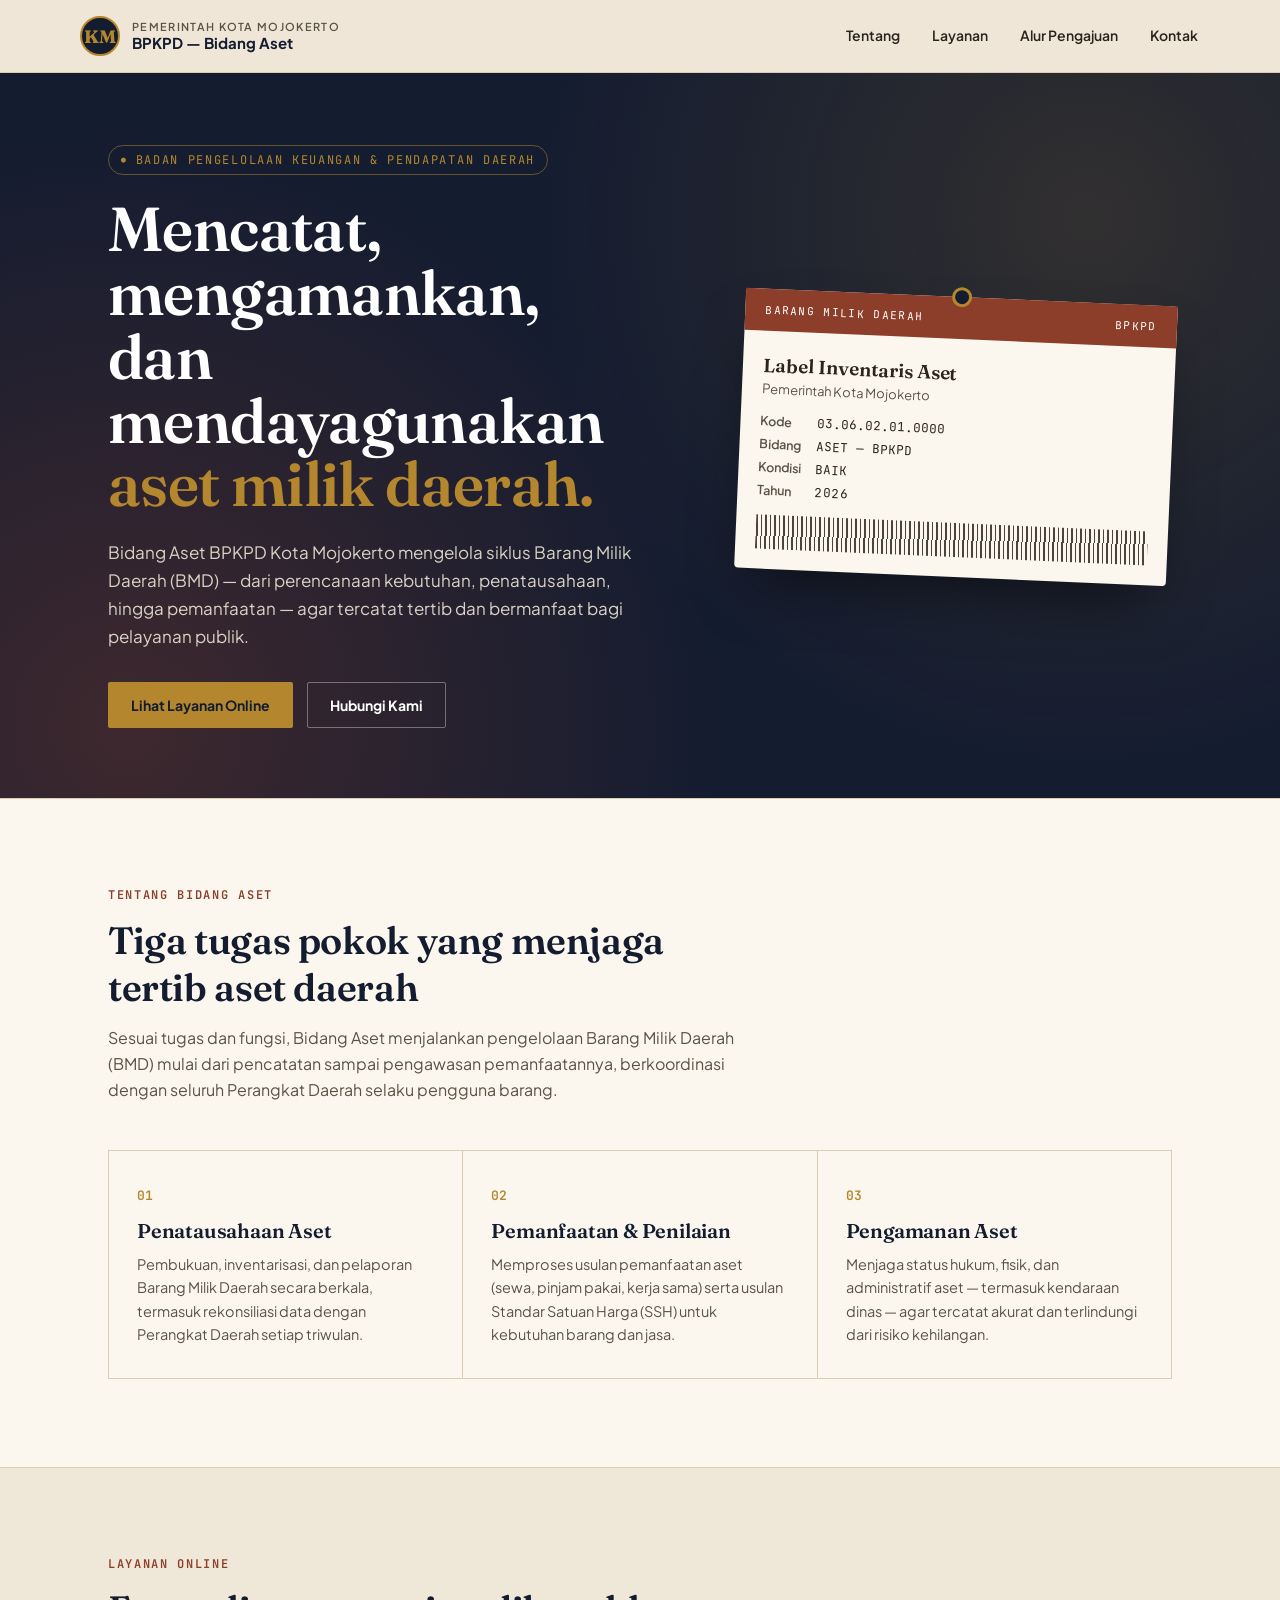
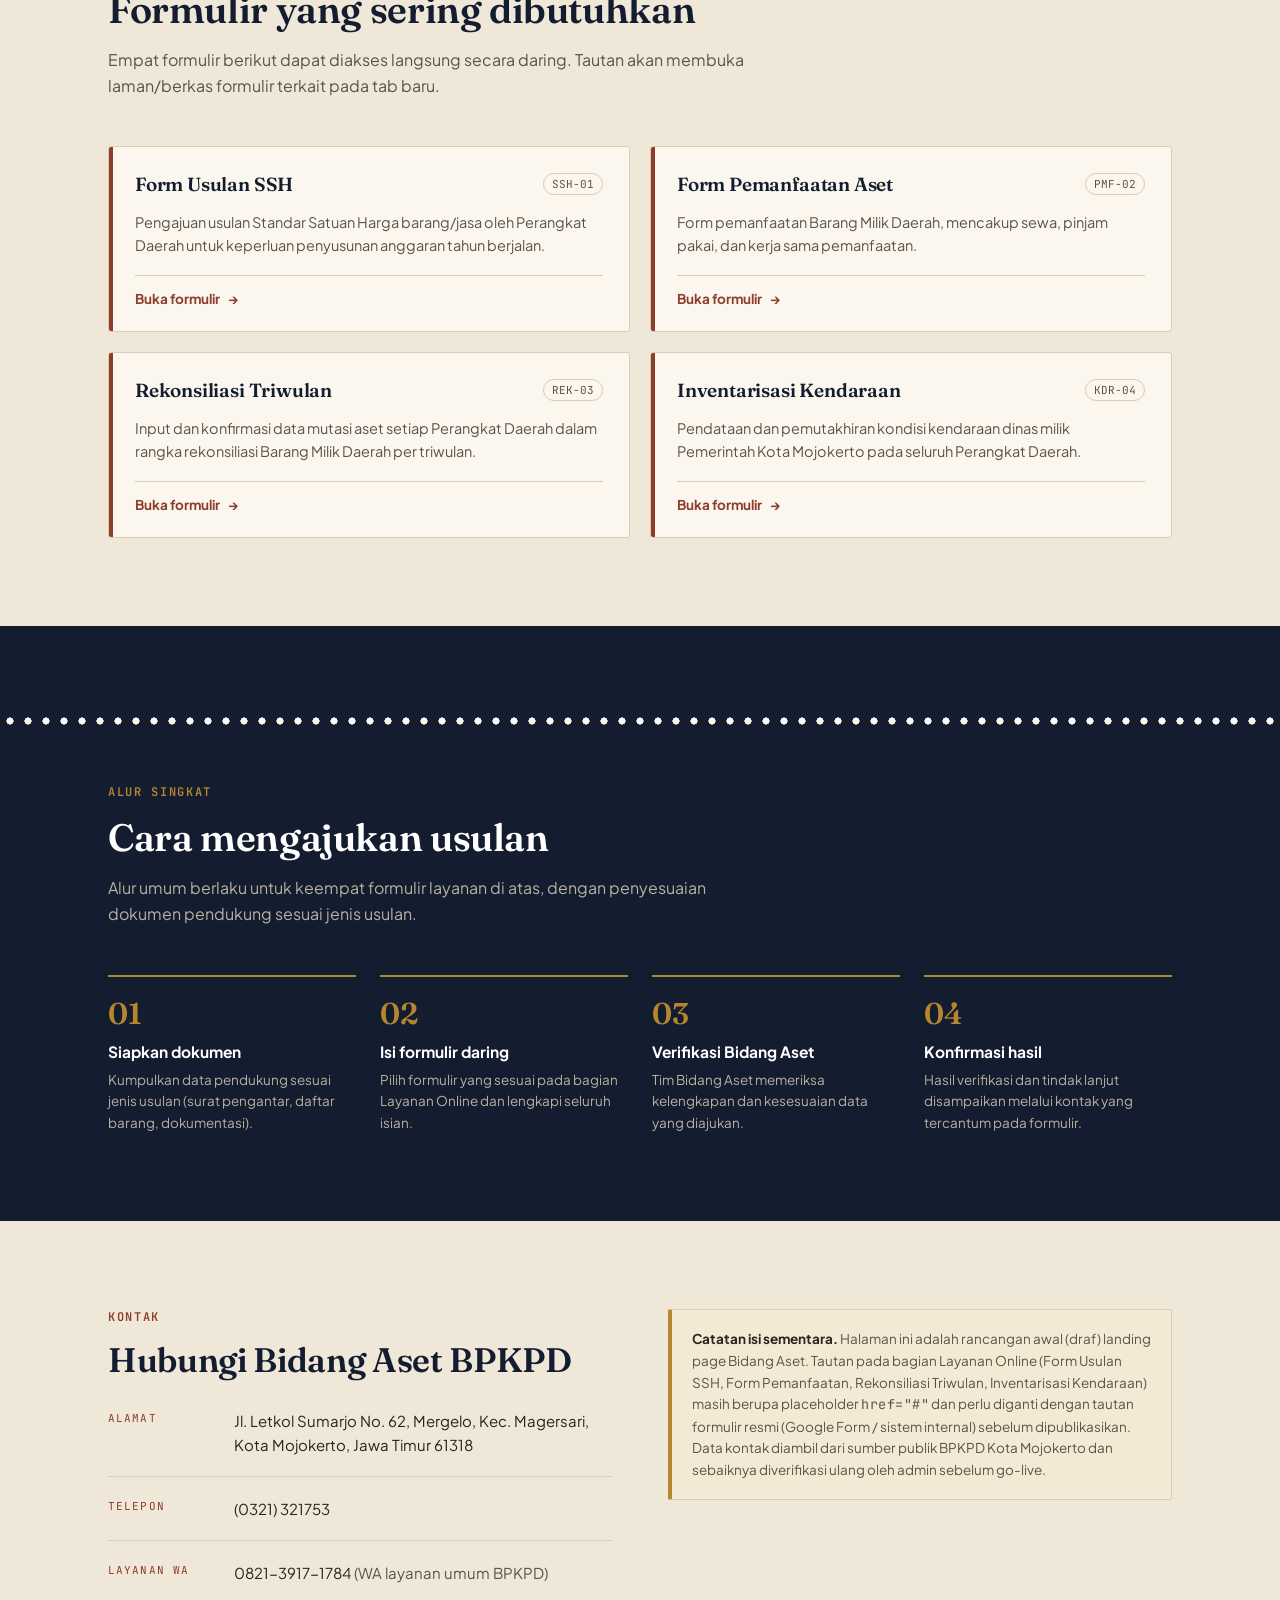
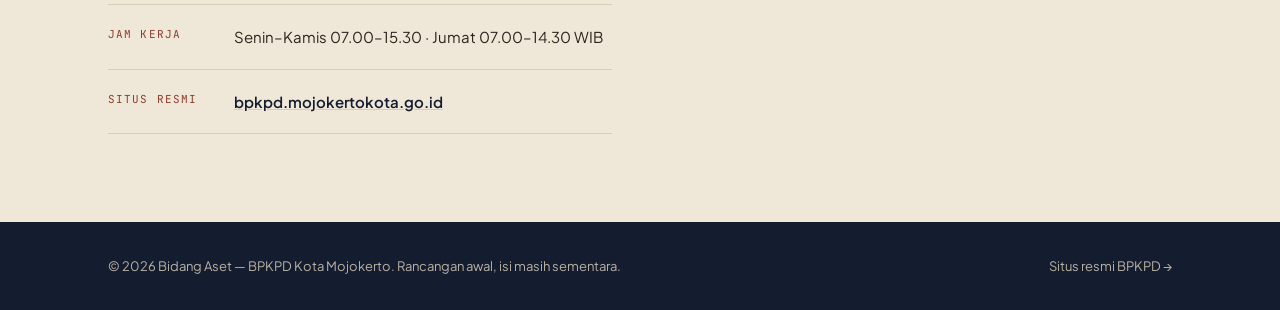
==== index.html @ 658126aa "Update index.html" ====
<!DOCTYPE html>
<html lang="id">
<head>
<meta charset="UTF-8">
<meta name="viewport" content="width=device-width, initial-scale=1.0">
<title>Bidang Aset — BPKPD Kota Mojokerto</title>
<meta name="description" content="Bidang Aset, Badan Pengelolaan Keuangan dan Pendapatan Daerah (BPKPD) Kota Mojokerto. Layanan usulan SSH, pemanfaatan aset, rekonsiliasi triwulan, dan inventarisasi kendaraan dinas.">
<link rel="icon" href="data:,">
<link rel="preconnect" href="https://fonts.googleapis.com">
<link rel="preconnect" href="https://fonts.gstatic.com" crossorigin>
<link href="https://fonts.googleapis.com/css2?family=Fraunces:opsz,wght@9..144,400;9..144,500;9..144,600;9..144,700&family=Plus+Jakarta+Sans:wght@400;500;600;700;800&family=JetBrains+Mono:wght@400;500;600&display=swap" rel="stylesheet">
<style>
  :root{
    --brick:#8C3E2A;
    --brick-deep:#6E2F20;
    --navy:#1E2A46;
    --navy-deep:#141C30;
    --gold:#B4872E;
    --parchment:#EFE7D8;
    --card:#FBF7EE;
    --ink:#2A241D;
    --ink-soft:#5C5347;
    --line:#D9CDB4;
    --radius:2px;
  }
  *{box-sizing:border-box;}
  html{scroll-behavior:smooth;}
  body{
    margin:0;
    background:var(--parchment);
    color:var(--ink);
    font-family:'Plus Jakarta Sans', sans-serif;
    -webkit-font-smoothing:antialiased;
  }
  h1,h2,h3{
    font-family:'Fraunces', serif;
    margin:0;
    color:var(--navy-deep);
    letter-spacing:-0.01em;
  }
  .mono{
    font-family:'JetBrains Mono', monospace;
    letter-spacing:.04em;
  }
  a{color:inherit;}
  img{max-width:100%;display:block;}
  .wrap{max-width:1120px;margin:0 auto;padding:0 28px;}
  :focus-visible{outline:3px solid var(--gold); outline-offset:3px;}

  /* perforated tag edge, reused as a structural motif */
  .tag-edge{
    height:14px;
    background-image:radial-gradient(circle, var(--parchment) 3.5px, transparent 3.6px);
    background-size:18px 18px;
    background-position:center;
  }
  .tag-edge.on-navy{background-image:radial-gradient(circle, var(--navy-deep) 3.5px, transparent 3.6px);}
  .tag-edge.on-card{background-image:radial-gradient(circle, var(--card) 3.5px, transparent 3.6px);}

  /* ---------- header ---------- */
  header{
    position:sticky; top:0; z-index:50;
    background:rgba(239,231,216,.92);
    backdrop-filter:blur(6px);
    border-bottom:1px solid var(--line);
  }
  .nav{
    display:flex; align-items:center; justify-content:space-between;
    padding:16px 0;
  }
  .brand{display:flex; align-items:center; gap:12px;}
  .crest{
    width:40px; height:40px; border-radius:50%;
    background:var(--navy-deep);
    display:flex; align-items:center; justify-content:center;
    color:var(--gold); font-family:'Fraunces',serif; font-weight:700; font-size:18px;
    border:2px solid var(--gold);
    flex-shrink:0;
  }
  .brand-text .eyebrow{
    font-size:11px; text-transform:uppercase; letter-spacing:.12em;
    color:var(--ink-soft); font-weight:600;
  }
  .brand-text .name{font-weight:700; font-size:15px; color:var(--navy-deep);}
  nav.links{display:flex; gap:28px; font-size:14px; font-weight:600;}
  nav.links a{text-decoration:none; color:var(--ink); padding:6px 2px; border-bottom:2px solid transparent;}
  nav.links a:hover{border-color:var(--brick);}
  .menu-btn{display:none; background:none; border:none; cursor:pointer; padding:6px;}
  .menu-btn span{display:block; width:22px; height:2px; background:var(--navy-deep); margin:5px 0;}

  /* ---------- hero ---------- */
  .hero{
    background:var(--navy-deep);
    color:#fff;
    position:relative;
    overflow:hidden;
    padding:72px 0 0;
  }
  .hero::before{
    content:"";
    position:absolute; inset:0;
    background:
      radial-gradient(circle at 85% 20%, rgba(180,135,46,.18), transparent 45%),
      radial-gradient(circle at 10% 90%, rgba(140,62,42,.35), transparent 45%);
    pointer-events:none;
  }
  .hero-grid{
    position:relative;
    display:grid; grid-template-columns:1.15fr .85fr; gap:48px; align-items:center;
    padding-bottom:56px;
  }
  .kicker{
    display:inline-flex; align-items:center; gap:8px;
    font-family:'JetBrains Mono',monospace; font-size:12px; letter-spacing:.14em; text-transform:uppercase;
    color:var(--gold); border:1px solid rgba(180,135,46,.5); padding:6px 12px; border-radius:999px;
    margin-bottom:22px;
  }
  .kicker::before{content:"●"; font-size:8px;}
  .hero h1{
    font-size:clamp(38px, 5.4vw, 62px);
    line-height:1.03;
    color:#fff;
    font-weight:600;
  }
  .hero h1 em{
    font-style:normal; color:var(--gold);
  }
  .hero p.lead{
    margin:22px 0 32px;
    font-size:17px; line-height:1.65;
    color:#D9D2C4;
    max-width:46ch;
  }
  .cta-row{display:flex; gap:14px; flex-wrap:wrap;}
  .btn{
    display:inline-flex; align-items:center; gap:8px;
    padding:13px 22px; border-radius:2px;
    font-weight:700; font-size:14px; text-decoration:none;
    border:1px solid transparent; cursor:pointer; transition:transform .15s ease;
  }
  .btn:hover{transform:translateY(-1px);}
  .btn-gold{background:var(--gold); color:var(--navy-deep);}
  .btn-outline{border-color:rgba(255,255,255,.35); color:#fff;}
  .btn-brick{background:var(--brick); color:#fff;}
  .btn-brick:hover{background:var(--brick-deep);}

  /* the signature: an asset tag card */
  .asset-tag{
    background:var(--card);
    color:var(--ink);
    border-radius:4px;
    box-shadow:0 30px 60px -20px rgba(0,0,0,.55);
    transform:rotate(2.5deg);
    position:relative;
  }
  .asset-tag .tag-top{
    background:var(--brick);
    color:#fff;
    padding:14px 20px;
    display:flex; justify-content:space-between; align-items:center;
  }
  .asset-tag .tag-top .label{
    font-family:'JetBrains Mono',monospace; font-size:11px; letter-spacing:.12em; text-transform:uppercase;
  }
  .asset-tag .tag-body{padding:22px 20px 20px;}
  .asset-tag .tag-body .item-name{font-family:'Fraunces',serif; font-size:19px; font-weight:600; margin-bottom:4px;}
  .asset-tag .tag-body .item-sub{font-size:13px; color:var(--ink-soft); margin-bottom:16px;}
  .asset-tag dl{display:grid; grid-template-columns:auto 1fr; gap:6px 14px; font-size:12.5px; margin:0;}
  .asset-tag dt{color:var(--ink-soft); font-weight:600;}
  .asset-tag dd{margin:0; font-family:'JetBrains Mono',monospace;}
  .asset-tag .barcode{
    margin-top:16px; height:34px;
    background:repeating-linear-gradient(90deg, var(--ink) 0 2px, transparent 2px 5px, var(--ink) 5px 6px, transparent 6px 9px);
    opacity:.85;
  }
  .asset-tag .punch{
    position:absolute; top:-10px; left:50%; transform:translateX(-50%);
    width:20px; height:20px; border-radius:50%;
    background:var(--navy-deep);
    border:3px solid var(--gold);
  }

  section{padding:88px 0;}
  .eyebrow-mono{
    font-family:'JetBrains Mono',monospace; font-size:12px; letter-spacing:.14em; text-transform:uppercase;
    color:var(--brick); font-weight:600; margin-bottom:14px; display:block;
  }
  .section-head{max-width:640px; margin-bottom:48px;}
  .section-head h2{font-size:clamp(28px,3.4vw,38px); font-weight:600;}
  .section-head p{color:var(--ink-soft); font-size:16px; line-height:1.6; margin-top:14px;}

  /* ---------- tentang ---------- */
  .tentang{background:var(--card); border-top:1px solid var(--line); border-bottom:1px solid var(--line);}
  .pillars{display:grid; grid-template-columns:repeat(3,1fr); gap:1px; background:var(--line); border:1px solid var(--line);}
  .pillar{background:var(--card); padding:32px 28px;}
  .pillar .num{font-family:'JetBrains Mono',monospace; color:var(--gold); font-size:13px; font-weight:600;}
  .pillar h3{font-size:20px; margin:14px 0 10px; font-weight:600;}
  .pillar p{color:var(--ink-soft); font-size:14.5px; line-height:1.6; margin:0;}

  /* ---------- layanan ---------- */
  .services{display:grid; grid-template-columns:repeat(2,1fr); gap:20px;}
  .svc-card{
    background:var(--card); border:1px solid var(--line); border-radius:3px;
    padding:26px 26px 24px; display:flex; flex-direction:column; gap:14px;
    position:relative; overflow:hidden;
  }
  .svc-card::before{
    content:""; position:absolute; left:0; top:0; bottom:0; width:4px; background:var(--brick);
  }
  .svc-head{display:flex; align-items:flex-start; justify-content:space-between; gap:12px;}
  .svc-code{font-family:'JetBrains Mono',monospace; font-size:11px; color:var(--ink-soft); border:1px solid var(--line); padding:3px 8px; border-radius:999px;}
  .svc-card h3{font-size:19px; font-weight:600; line-height:1.25;}
  .svc-card p{color:var(--ink-soft); font-size:14.5px; line-height:1.6; margin:0; flex-grow:1;}
  .svc-link{
    display:inline-flex; align-items:center; gap:8px;
    font-weight:700; font-size:13.5px; text-decoration:none; color:var(--brick);
    border-top:1px solid var(--line); padding-top:14px; margin-top:4px;
  }
  .svc-link:hover{color:var(--brick-deep);}
  .svc-link .arrow{transition:transform .15s ease;}
  .svc-link:hover .arrow{transform:translateX(3px);}

  /* ---------- alur ---------- */
  .alur{background:var(--navy-deep); color:#fff;}
  .alur .section-head h2{color:#fff;}
  .alur .section-head p{color:#B9B2A2;}
  .steps{display:grid; grid-template-columns:repeat(4,1fr); gap:24px;}
  .step{border-top:2px solid var(--gold); padding-top:18px;}
  .step .step-num{font-family:'Fraunces',serif; font-size:30px; color:var(--gold); font-weight:600;}
  .step h4{color:#fff; font-size:15.5px; font-weight:700; margin:10px 0 8px; font-family:'Plus Jakarta Sans',sans-serif;}
  .step p{color:#B9B2A2; font-size:13.5px; line-height:1.6; margin:0;}

  /* ---------- kontak ---------- */
  .kontak-grid{display:grid; grid-template-columns:1fr 1fr; gap:56px; align-items:start;}
  .info-list{list-style:none; margin:0; padding:0; display:flex; flex-direction:column; gap:20px;}
  .info-list li{display:flex; gap:16px; padding-bottom:20px; border-bottom:1px solid var(--line);}
  .info-list .k{font-family:'JetBrains Mono',monospace; font-size:11px; text-transform:uppercase; letter-spacing:.1em; color:var(--brick); width:110px; flex-shrink:0; padding-top:2px;}
  .info-list .v{font-size:15px; line-height:1.55;}
  .info-list .v a{color:var(--navy-deep); font-weight:600; text-decoration:underline; text-decoration-color:var(--line);}
  .notice{
    background:#F3E9D5; border:1px solid var(--line); border-left:4px solid var(--gold);
    padding:18px 20px; font-size:13.5px; line-height:1.6; color:var(--ink-soft); border-radius:2px;
  }
  .notice strong{color:var(--ink);}

  footer{background:var(--navy-deep); color:#B9B2A2; padding:36px 0; font-size:13px;}
  .foot-row{display:flex; justify-content:space-between; align-items:center; flex-wrap:wrap; gap:12px;}
  .foot-row a{color:#B9B2A2; text-decoration:none;}
  .foot-row a:hover{color:#fff;}

  @media (max-width: 860px){
    .hero-grid{grid-template-columns:1fr;}
    .asset-tag{transform:rotate(0deg); max-width:360px;}
    .pillars{grid-template-columns:1fr;}
    .services{grid-template-columns:1fr;}
    .steps{grid-template-columns:1fr 1fr;}
    .kontak-grid{grid-template-columns:1fr; gap:36px;}
    nav.links{
      position:absolute; top:100%; left:0; right:0;
      background:var(--parchment); flex-direction:column; padding:16px 28px;
      border-bottom:1px solid var(--line);
      display:none;
    }
    nav.links.open{display:flex;}
    .menu-btn{display:block;}
  }
  @media (prefers-reduced-motion: reduce){
    html{scroll-behavior:auto;}
    .btn:hover{transform:none;}
  }
</style>
</head>
<body>

<header>
  <div class="wrap nav">
    <div class="brand">
      <div class="crest">KM</div>
      <div class="brand-text">
        <div class="eyebrow">Pemerintah Kota Mojokerto</div>
        <div class="name">BPKPD — Bidang Aset</div>
      </div>
    </div>
    <nav class="links" id="navLinks">
      <a href="#tentang">Tentang</a>
      <a href="#layanan">Layanan</a>
      <a href="#alur">Alur Pengajuan</a>
      <a href="#kontak">Kontak</a>
    </nav>
    <button class="menu-btn" id="menuBtn" aria-label="Buka menu" aria-expanded="false">
      <span></span><span></span><span></span>
    </button>
  </div>
</header>

<section class="hero">
  <div class="wrap hero-grid">
    <div>
      <span class="kicker">Badan Pengelolaan Keuangan &amp; Pendapatan Daerah</span>
      <h1>Mencatat, mengamankan,<br>dan mendayagunakan<br><em>aset milik daerah.</em></h1>
      <p class="lead">Bidang Aset BPKPD Kota Mojokerto mengelola siklus Barang Milik Daerah (BMD) — dari perencanaan kebutuhan, penatausahaan, hingga pemanfaatan — agar tercatat tertib dan bermanfaat bagi pelayanan publik.</p>
      <div class="cta-row">
        <a href="#layanan" class="btn btn-gold">Lihat Layanan Online</a>
        <a href="#kontak" class="btn btn-outline">Hubungi Kami</a>
      </div>
    </div>
    <div class="asset-tag" role="img" aria-label="Contoh label inventaris Barang Milik Daerah">
      <div class="punch"></div>
      <div class="tag-top">
        <span class="label">Barang Milik Daerah</span>
        <span class="label">BPKPD</span>
      </div>
      <div class="tag-body">
        <div class="item-name">Label Inventaris Aset</div>
        <div class="item-sub">Pemerintah Kota Mojokerto</div>
        <dl>
          <dt>Kode</dt><dd>03.06.02.01.0000</dd>
          <dt>Bidang</dt><dd>ASET — BPKPD</dd>
          <dt>Kondisi</dt><dd>BAIK</dd>
          <dt>Tahun</dt><dd class="mono">2026</dd>
        </dl>
        <div class="barcode" aria-hidden="true"></div>
      </div>
    </div>
  </div>
  <div class="tag-edge on-navy"></div>
</section>

<section class="tentang" id="tentang">
  <div class="wrap">
    <div class="section-head">
      <span class="eyebrow-mono">Tentang Bidang Aset</span>
      <h2>Tiga tugas pokok yang menjaga tertib aset daerah</h2>
      <p>Sesuai tugas dan fungsi, Bidang Aset menjalankan pengelolaan Barang Milik Daerah (BMD) mulai dari pencatatan sampai pengawasan pemanfaatannya, berkoordinasi dengan seluruh Perangkat Daerah selaku pengguna barang.</p>
    </div>
    <div class="pillars">
      <div class="pillar">
        <span class="num">01</span>
        <h3>Penatausahaan Aset</h3>
        <p>Pembukuan, inventarisasi, dan pelaporan Barang Milik Daerah secara berkala, termasuk rekonsiliasi data dengan Perangkat Daerah setiap triwulan.</p>
      </div>
      <div class="pillar">
        <span class="num">02</span>
        <h3>Pemanfaatan &amp; Penilaian</h3>
        <p>Memproses usulan pemanfaatan aset (sewa, pinjam pakai, kerja sama) serta usulan Standar Satuan Harga (SSH) untuk kebutuhan barang dan jasa.</p>
      </div>
      <div class="pillar">
        <span class="num">03</span>
        <h3>Pengamanan Aset</h3>
        <p>Menjaga status hukum, fisik, dan administratif aset — termasuk kendaraan dinas — agar tercatat akurat dan terlindungi dari risiko kehilangan.</p>
      </div>
    </div>
  </div>
</section>

<section id="layanan">
  <div class="wrap">
    <div class="section-head">
      <span class="eyebrow-mono">Layanan Online</span>
      <h2>Formulir yang sering dibutuhkan</h2>
      <p>Empat formulir berikut dapat diakses langsung secara daring. Tautan akan membuka laman/berkas formulir terkait pada tab baru.</p>
    </div>
    <div class="services">

      <div class="svc-card">
        <div class="svc-head">
          <h3>Form Usulan SSH</h3>
          <span class="svc-code">SSH-01</span>
        </div>
        <p>Pengajuan usulan Standar Satuan Harga barang/jasa oleh Perangkat Daerah untuk keperluan penyusunan anggaran tahun berjalan.</p>
        <a class="svc-link" href="https://sites.google.com/view/sshkotamojokerto/home" target="_blank" rel="noopener">Buka formulir <span class="arrow">→</span></a>
      </div>

      <div class="svc-card">
        <div class="svc-head">
          <h3>Form Pemanfaatan Aset</h3>
          <span class="svc-code">PMF-02</span>
        </div>
        <p>Form pemanfaatan Barang Milik Daerah, mencakup sewa, pinjam pakai, dan kerja sama pemanfaatan.</p>
        <a class="svc-link" href="https://asetkomo.github.io/bmdkotamojokerto/" target="_blank" rel="noopener">Buka formulir <span class="arrow">→</span></a>
      </div>

      <div class="svc-card">
        <div class="svc-head">
          <h3>Rekonsiliasi Triwulan</h3>
          <span class="svc-code">REK-03</span>
        </div>
        <p>Input dan konfirmasi data mutasi aset setiap Perangkat Daerah dalam rangka rekonsiliasi Barang Milik Daerah per triwulan.</p>
        <a class="svc-link" href="https://drive.google.com/drive/folders/1qfHvPAt7FncmH9fDkIoaxsfAValddBFj" target="_blank" rel="noopener">Buka formulir <span class="arrow">→</span></a>
      </div>

      <div class="svc-card">
        <div class="svc-head">
          <h3>Inventarisasi Kendaraan</h3>
          <span class="svc-code">KDR-04</span>
        </div>
        <p>Pendataan dan pemutakhiran kondisi kendaraan dinas milik Pemerintah Kota Mojokerto pada seluruh Perangkat Daerah.</p>
        <a class="svc-link" href="akses-inventarisasi-kendaraan.html" target="_blank" rel="noopener">Buka formulir <span class="arrow">→</span></a>
      </div>

    </div>
  </div>
</section>

<section class="alur" id="alur">
  <div class="tag-edge on-card" style="transform:rotate(180deg)"></div>
  <div class="wrap" style="padding-top:56px;">
    <div class="section-head">
      <span class="eyebrow-mono" style="color:var(--gold);">Alur Singkat</span>
      <h2>Cara mengajukan usulan</h2>
      <p>Alur umum berlaku untuk keempat formulir layanan di atas, dengan penyesuaian dokumen pendukung sesuai jenis usulan.</p>
    </div>
    <div class="steps">
      <div class="step">
        <div class="step-num">01</div>
        <h4>Siapkan dokumen</h4>
        <p>Kumpulkan data pendukung sesuai jenis usulan (surat pengantar, daftar barang, dokumentasi).</p>
      </div>
      <div class="step">
        <div class="step-num">02</div>
        <h4>Isi formulir daring</h4>
        <p>Pilih formulir yang sesuai pada bagian Layanan Online dan lengkapi seluruh isian.</p>
      </div>
      <div class="step">
        <div class="step-num">03</div>
        <h4>Verifikasi Bidang Aset</h4>
        <p>Tim Bidang Aset memeriksa kelengkapan dan kesesuaian data yang diajukan.</p>
      </div>
      <div class="step">
        <div class="step-num">04</div>
        <h4>Konfirmasi hasil</h4>
        <p>Hasil verifikasi dan tindak lanjut disampaikan melalui kontak yang tercantum pada formulir.</p>
      </div>
    </div>
  </div>
</section>

<section id="kontak">
  <div class="wrap kontak-grid">
    <div>
      <span class="eyebrow-mono">Kontak</span>
      <h2 style="font-size:clamp(26px,3vw,34px); font-weight:600; margin-bottom:28px;">Hubungi Bidang Aset BPKPD</h2>
      <ul class="info-list">
        <li>
          <span class="k">Alamat</span>
          <span class="v">Jl. Letkol Sumarjo No. 62, Mergelo, Kec. Magersari, Kota Mojokerto, Jawa Timur 61318</span>
        </li>
        <li>
          <span class="k">Telepon</span>
          <span class="v">(0321) 321753</span>
        </li>
        <li>
          <span class="k">Layanan WA</span>
          <span class="v">0821-3917-1784 <span style="color:var(--ink-soft); font-weight:400;">(WA layanan umum BPKPD)</span></span>
        </li>
        <li>
          <span class="k">Jam Kerja</span>
          <span class="v">Senin–Kamis 07.00–15.30 · Jumat 07.00–14.30 WIB</span>
        </li>
        <li>
          <span class="k">Situs Resmi</span>
          <span class="v"><a href="https://bpkpd.mojokertokota.go.id/" target="_blank" rel="noopener">bpkpd.mojokertokota.go.id</a></span>
        </li>
      </ul>
    </div>
    <div>
      <div class="notice">
        <strong>Catatan isi sementara.</strong> Halaman ini adalah rancangan awal (draf) landing page Bidang Aset. Tautan pada bagian Layanan Online (Form Usulan SSH, Form Pemanfaatan, Rekonsiliasi Triwulan, Inventarisasi Kendaraan) masih berupa placeholder <span class="mono">href="#"</span> dan perlu diganti dengan tautan formulir resmi (Google Form / sistem internal) sebelum dipublikasikan. Data kontak diambil dari sumber publik BPKPD Kota Mojokerto dan sebaiknya diverifikasi ulang oleh admin sebelum go-live.
      </div>
    </div>
  </div>
</section>

<footer>
  <div class="wrap foot-row">
    <span>© 2026 Bidang Aset — BPKPD Kota Mojokerto. Rancangan awal, isi masih sementara.</span>
    <a href="https://bpkpd.mojokertokota.go.id/" target="_blank" rel="noopener">Situs resmi BPKPD →</a>
  </div>
</footer>

<script>
  const btn = document.getElementById('menuBtn');
  const nav = document.getElementById('navLinks');
  btn.addEventListener('click', () => {
    const open = nav.classList.toggle('open');
    btn.setAttribute('aria-expanded', open ? 'true' : 'false');
  });
  nav.querySelectorAll('a').forEach(a => a.addEventListener('click', () => {
    nav.classList.remove('open');
    btn.setAttribute('aria-expanded', 'false');
  }));
</script>

</body>
</html>
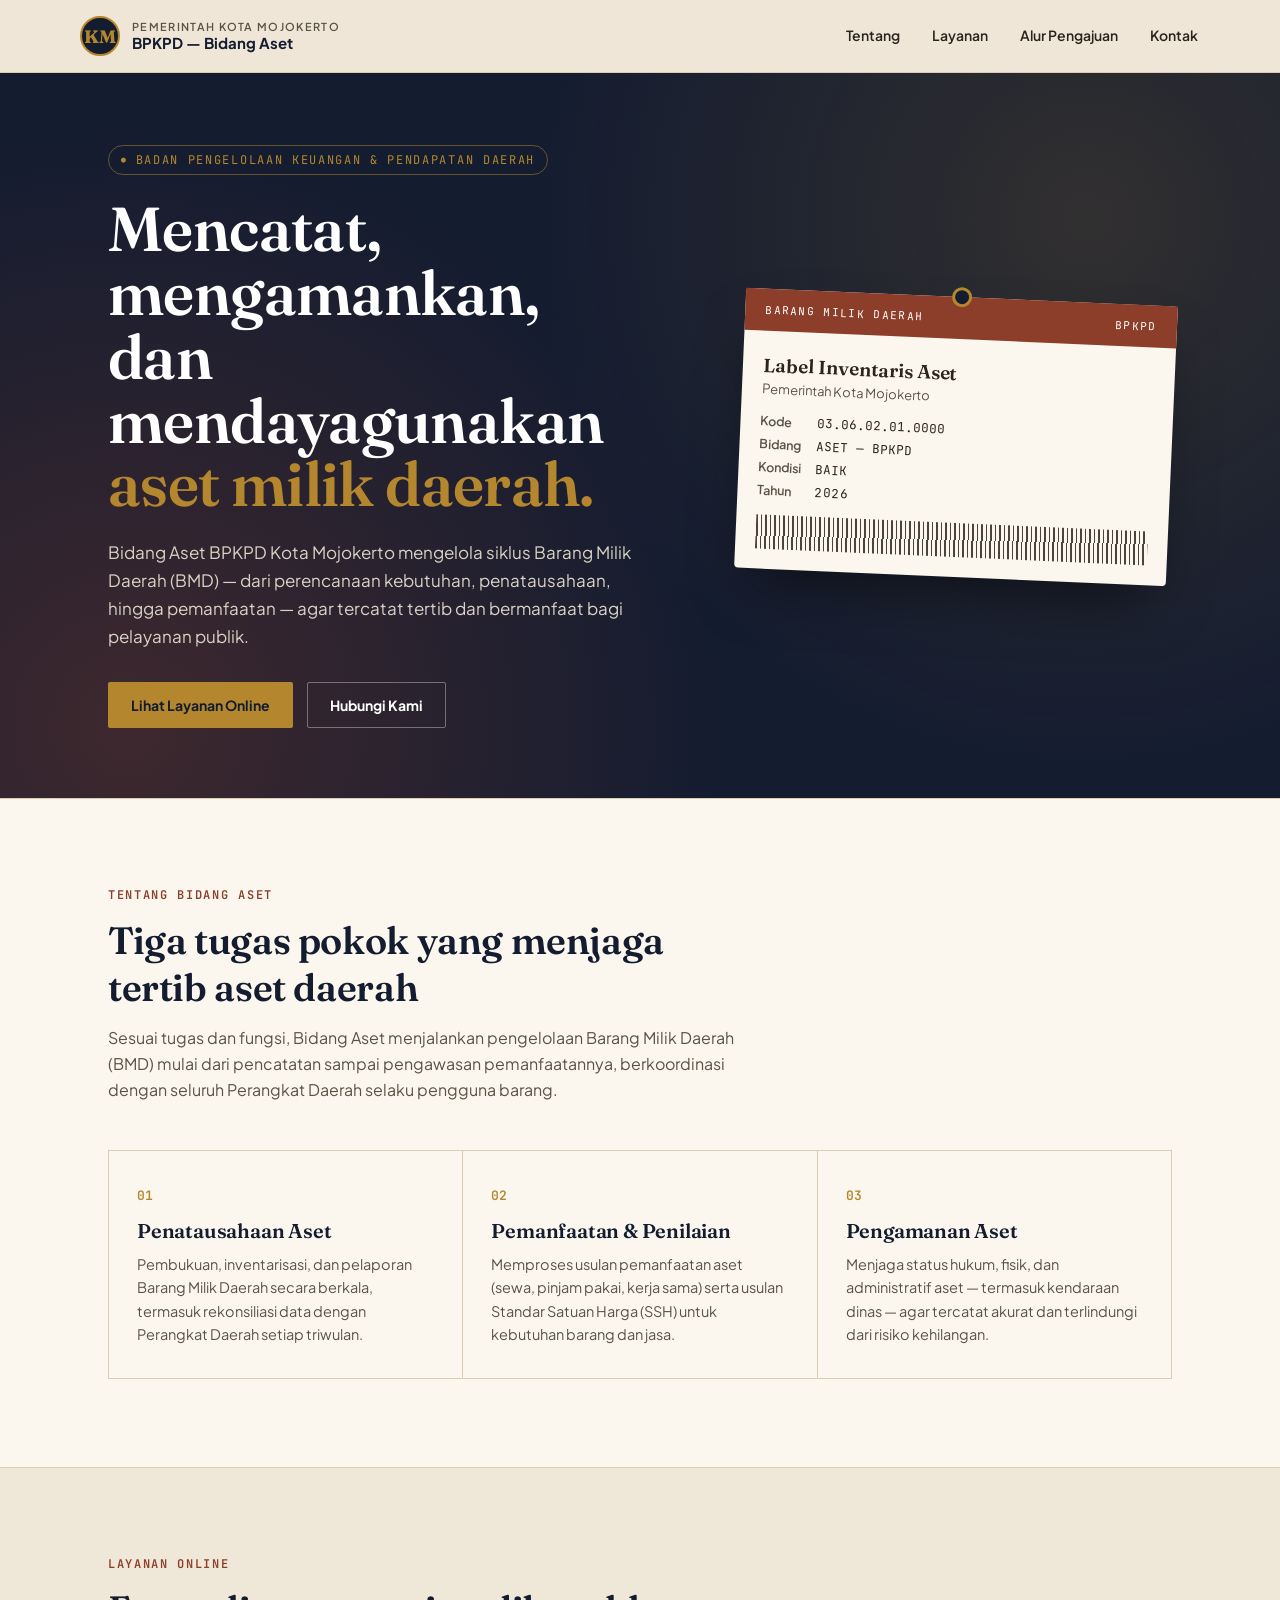
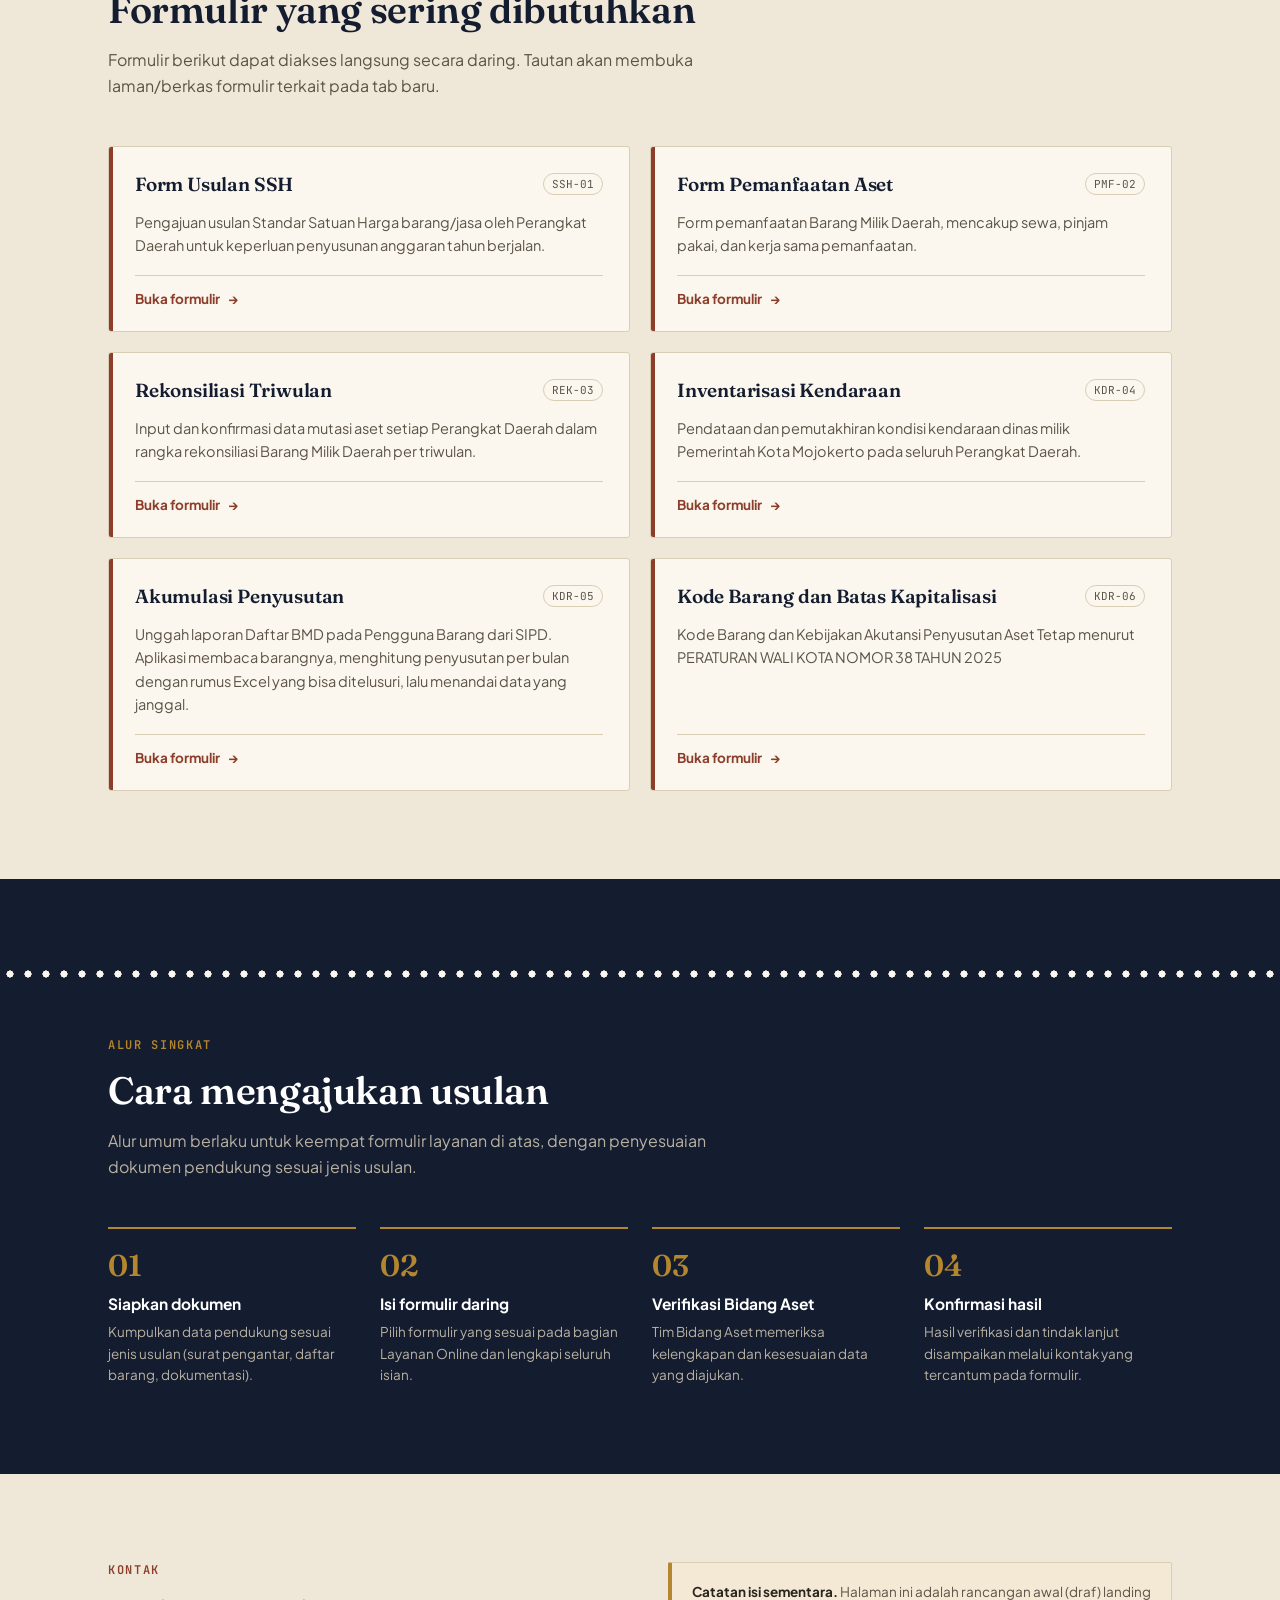
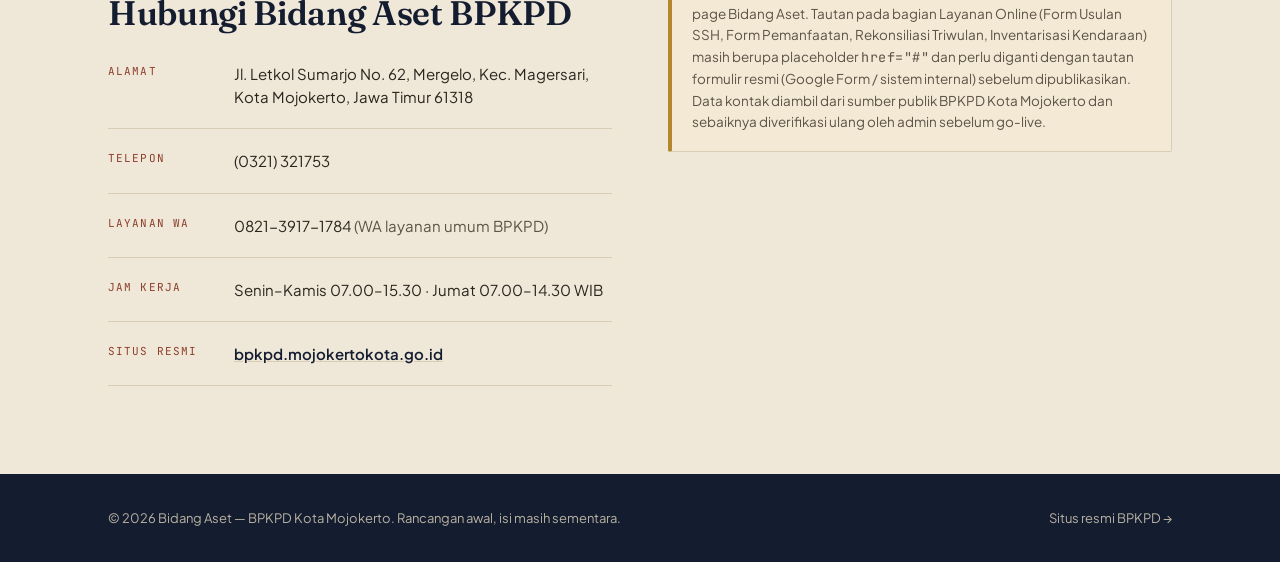
==== commit ca43e3c8: "Update index.html" ====
--- a/index.html
+++ b/index.html
@@ -358,7 +358,7 @@
     <div class="section-head">
       <span class="eyebrow-mono">Layanan Online</span>
       <h2>Formulir yang sering dibutuhkan</h2>
-      <p>Empat formulir berikut dapat diakses langsung secara daring. Tautan akan membuka laman/berkas formulir terkait pada tab baru.</p>
+      <p>Formulir berikut dapat diakses langsung secara daring. Tautan akan membuka laman/berkas formulir terkait pada tab baru.</p>
     </div>
     <div class="services">
 
@@ -396,6 +396,22 @@
         </div>
         <p>Pendataan dan pemutakhiran kondisi kendaraan dinas milik Pemerintah Kota Mojokerto pada seluruh Perangkat Daerah.</p>
         <a class="svc-link" href="akses-inventarisasi-kendaraan.html" target="_blank" rel="noopener">Buka formulir <span class="arrow">→</span></a>
+      </div>
+       <div class="svc-card">
+        <div class="svc-head">
+          <h3>Akumulasi Penyusutan</h3>
+          <span class="svc-code">KDR-05</span>
+        </div>
+        <p>Unggah laporan Daftar BMD pada Pengguna Barang dari SIPD. Aplikasi membaca barangnya, menghitung penyusutan per bulan dengan rumus Excel yang bisa ditelusuri, lalu menandai data yang janggal.</p>
+        <a class="svc-link" href="https://akumulasi.vercel.app/" target="_blank" rel="noopener">Buka formulir <span class="arrow">→</span></a>
+      </div>
+      <div class="svc-card">
+        <div class="svc-head">
+          <h3>Kode Barang dan Batas Kapitalisasi</h3>
+          <span class="svc-code">KDR-06</span>
+        </div>
+        <p>Kode Barang dan Kebijakan Akutansi Penyusutan Aset Tetap menurut PERATURAN WALI KOTA NOMOR 38 TAHUN 2025</p>
+        <a class="svc-link" href="https://docs.google.com/spreadsheets/d/1xC8EULM77AL3IWqYI6nLV7NZF9AYeEqkllyBmERMQKA/edit?usp=sharing" target="_blank" rel="noopener">Buka formulir <span class="arrow">→</span></a>
       </div>
 
     </div>
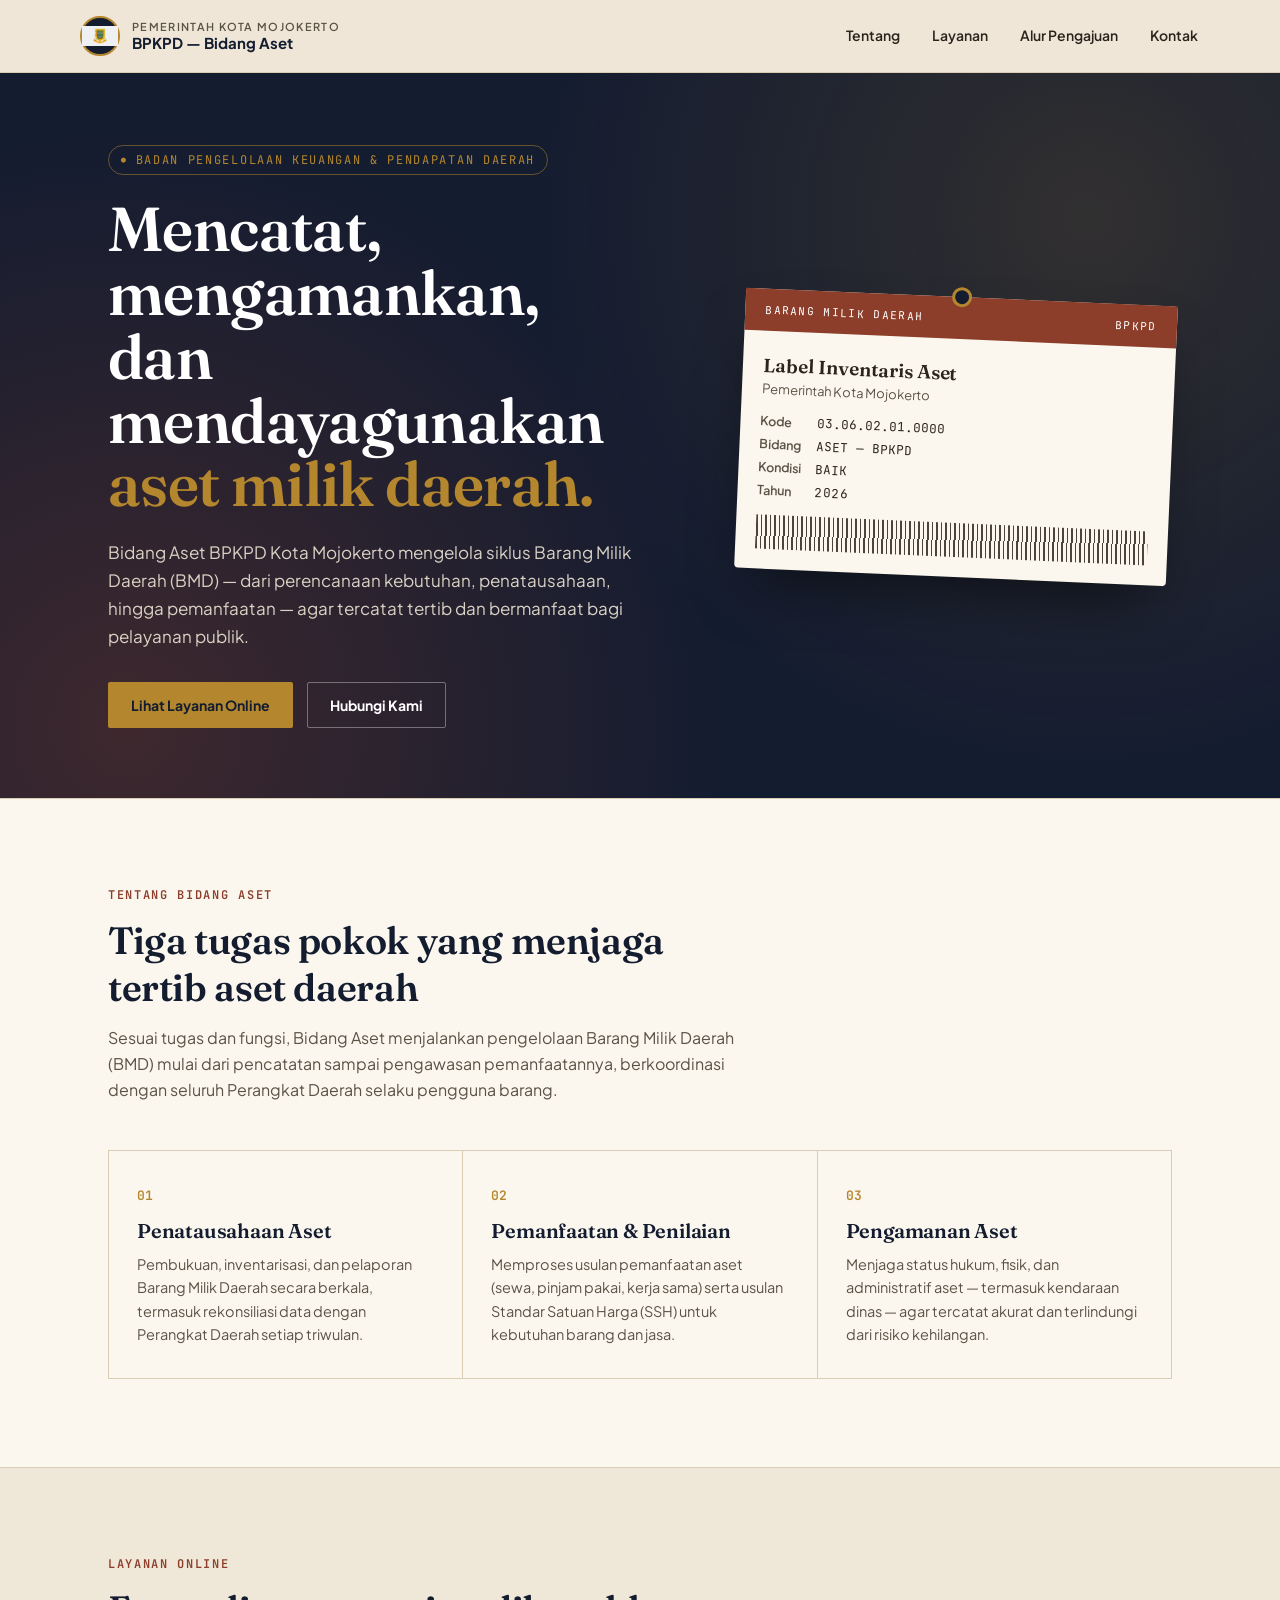
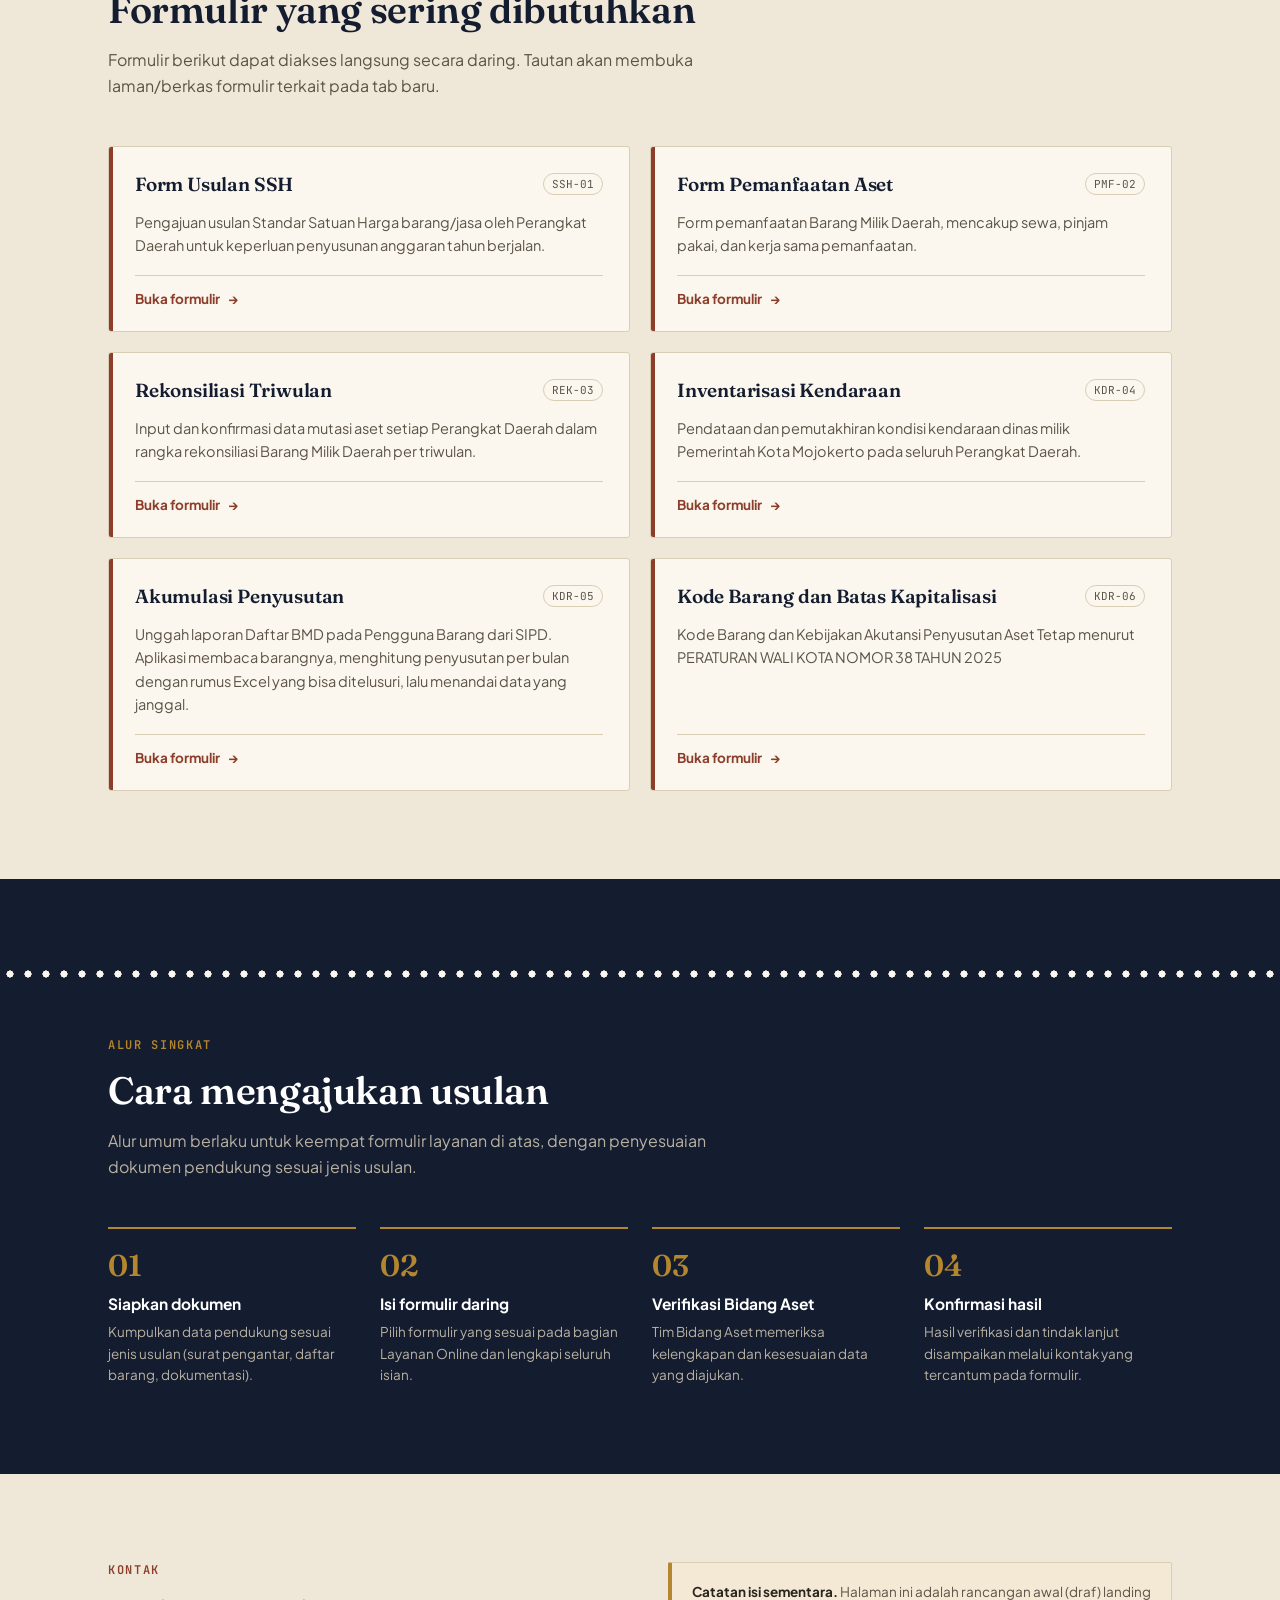
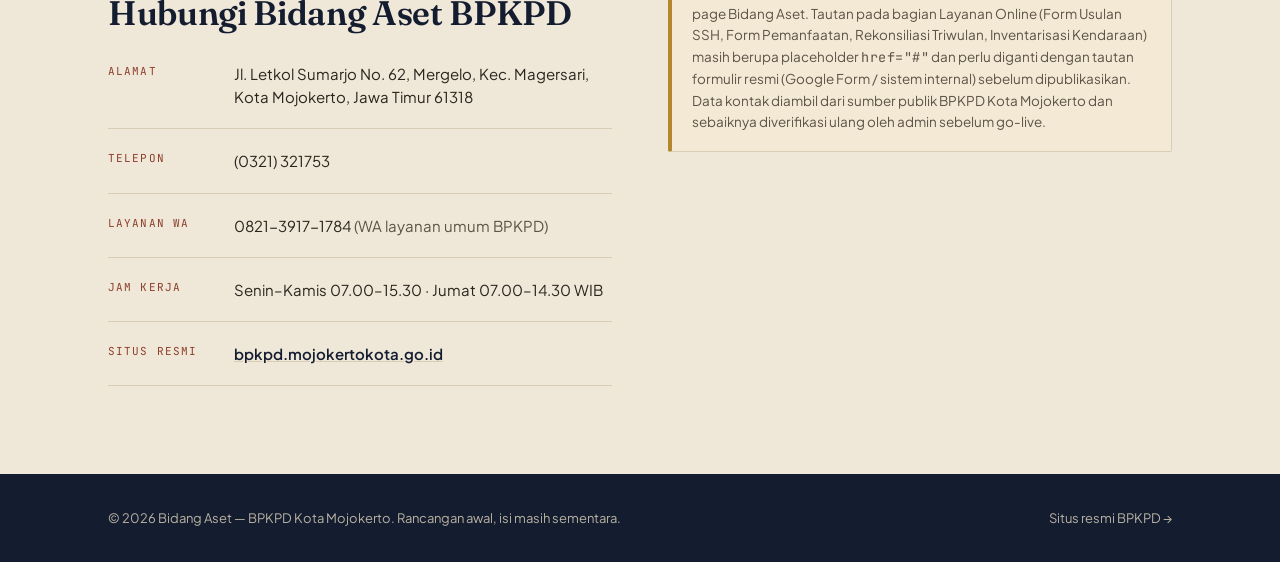
==== commit 31dd8d72: "Update index.html" ====
--- a/index.html
+++ b/index.html
@@ -273,13 +273,15 @@
 <body>
 
 <header>
-  <div class="wrap nav">
-    <div class="brand">
-      <div class="crest">KM</div>
-      <div class="brand-text">
-        <div class="eyebrow">Pemerintah Kota Mojokerto</div>
-        <div class="name">BPKPD — Bidang Aset</div>
-      </div>
+ <div class="wrap nav"> 
+    <div class="brand"> 
+      <div class="crest">
+        <img src="assets/logo.png" alt="Logo Kota Mojokerto">
+      </div> 
+      <div class="brand-text"> 
+        <div class="eyebrow">Pemerintah Kota Mojokerto</div> 
+        <div class="name">BPKPD — Bidang Aset</div> 
+      </div> 
     </div>
     <nav class="links" id="navLinks">
       <a href="#tentang">Tentang</a>
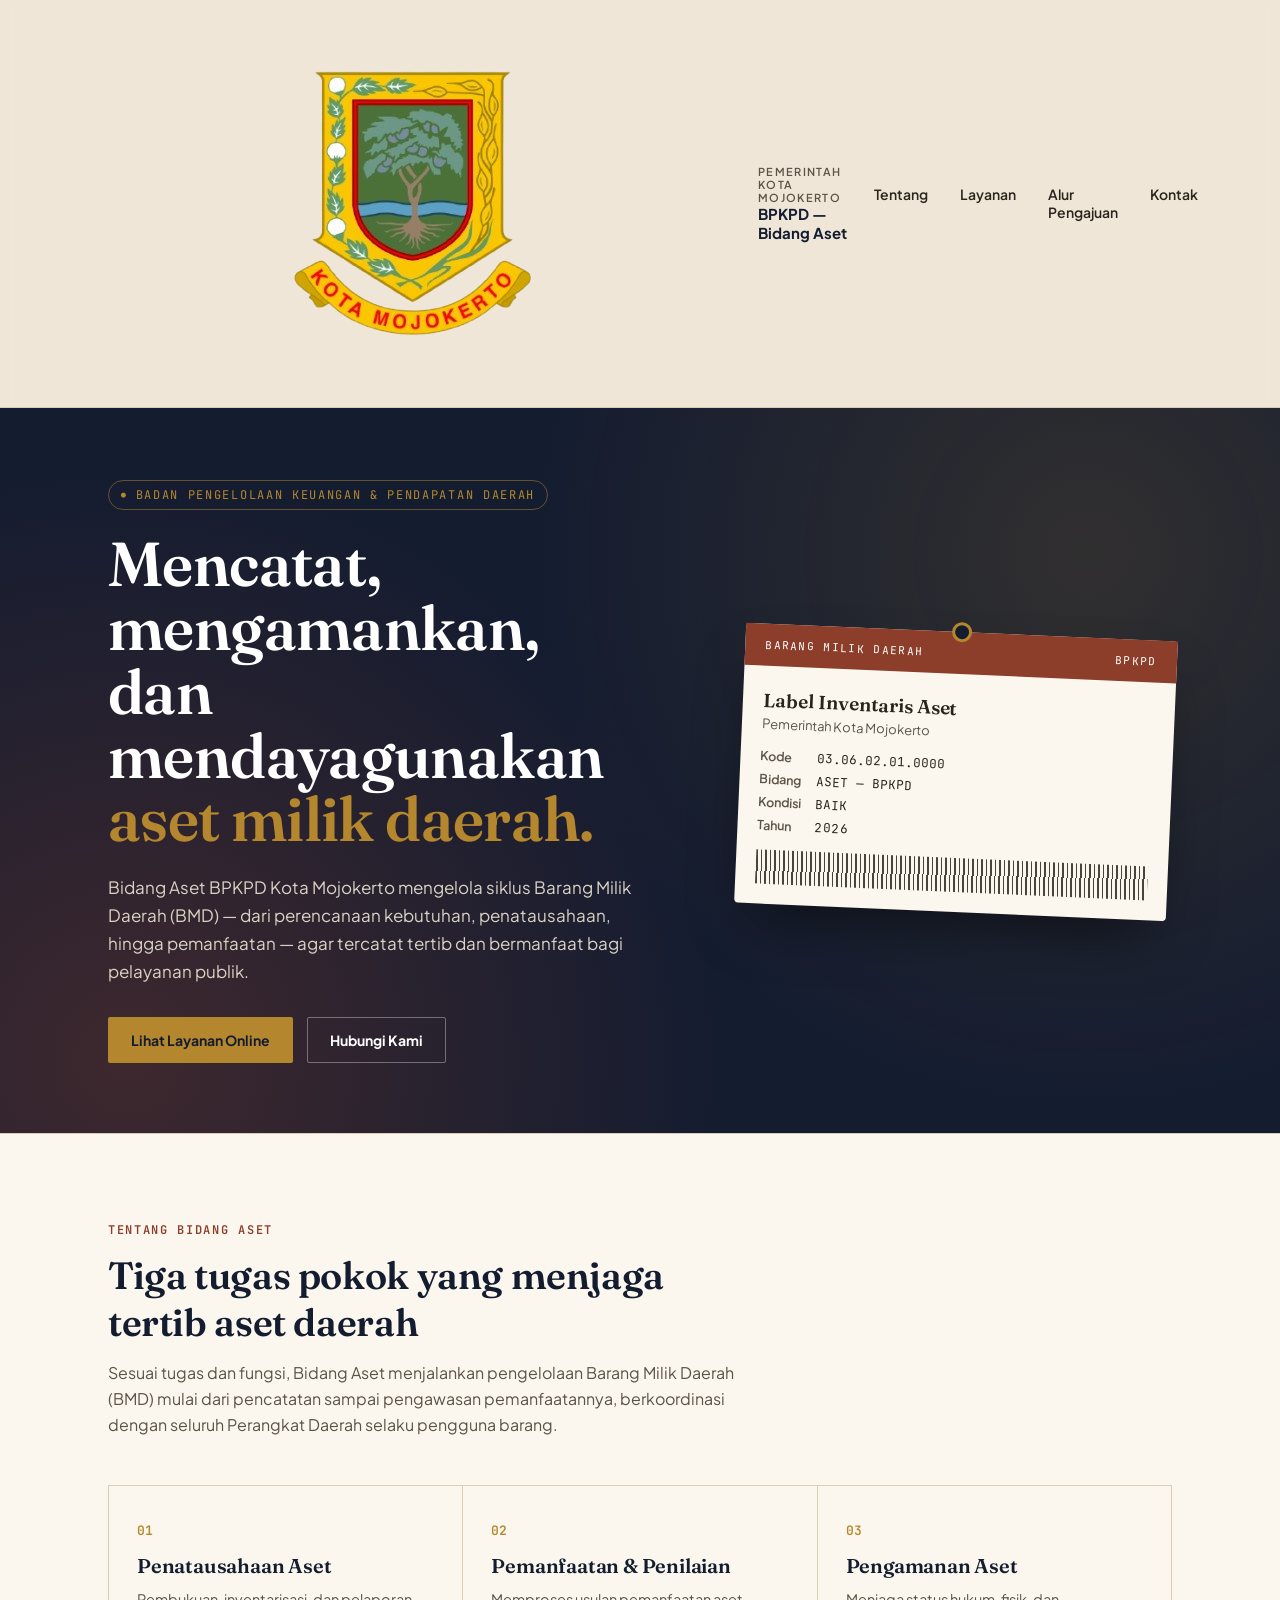
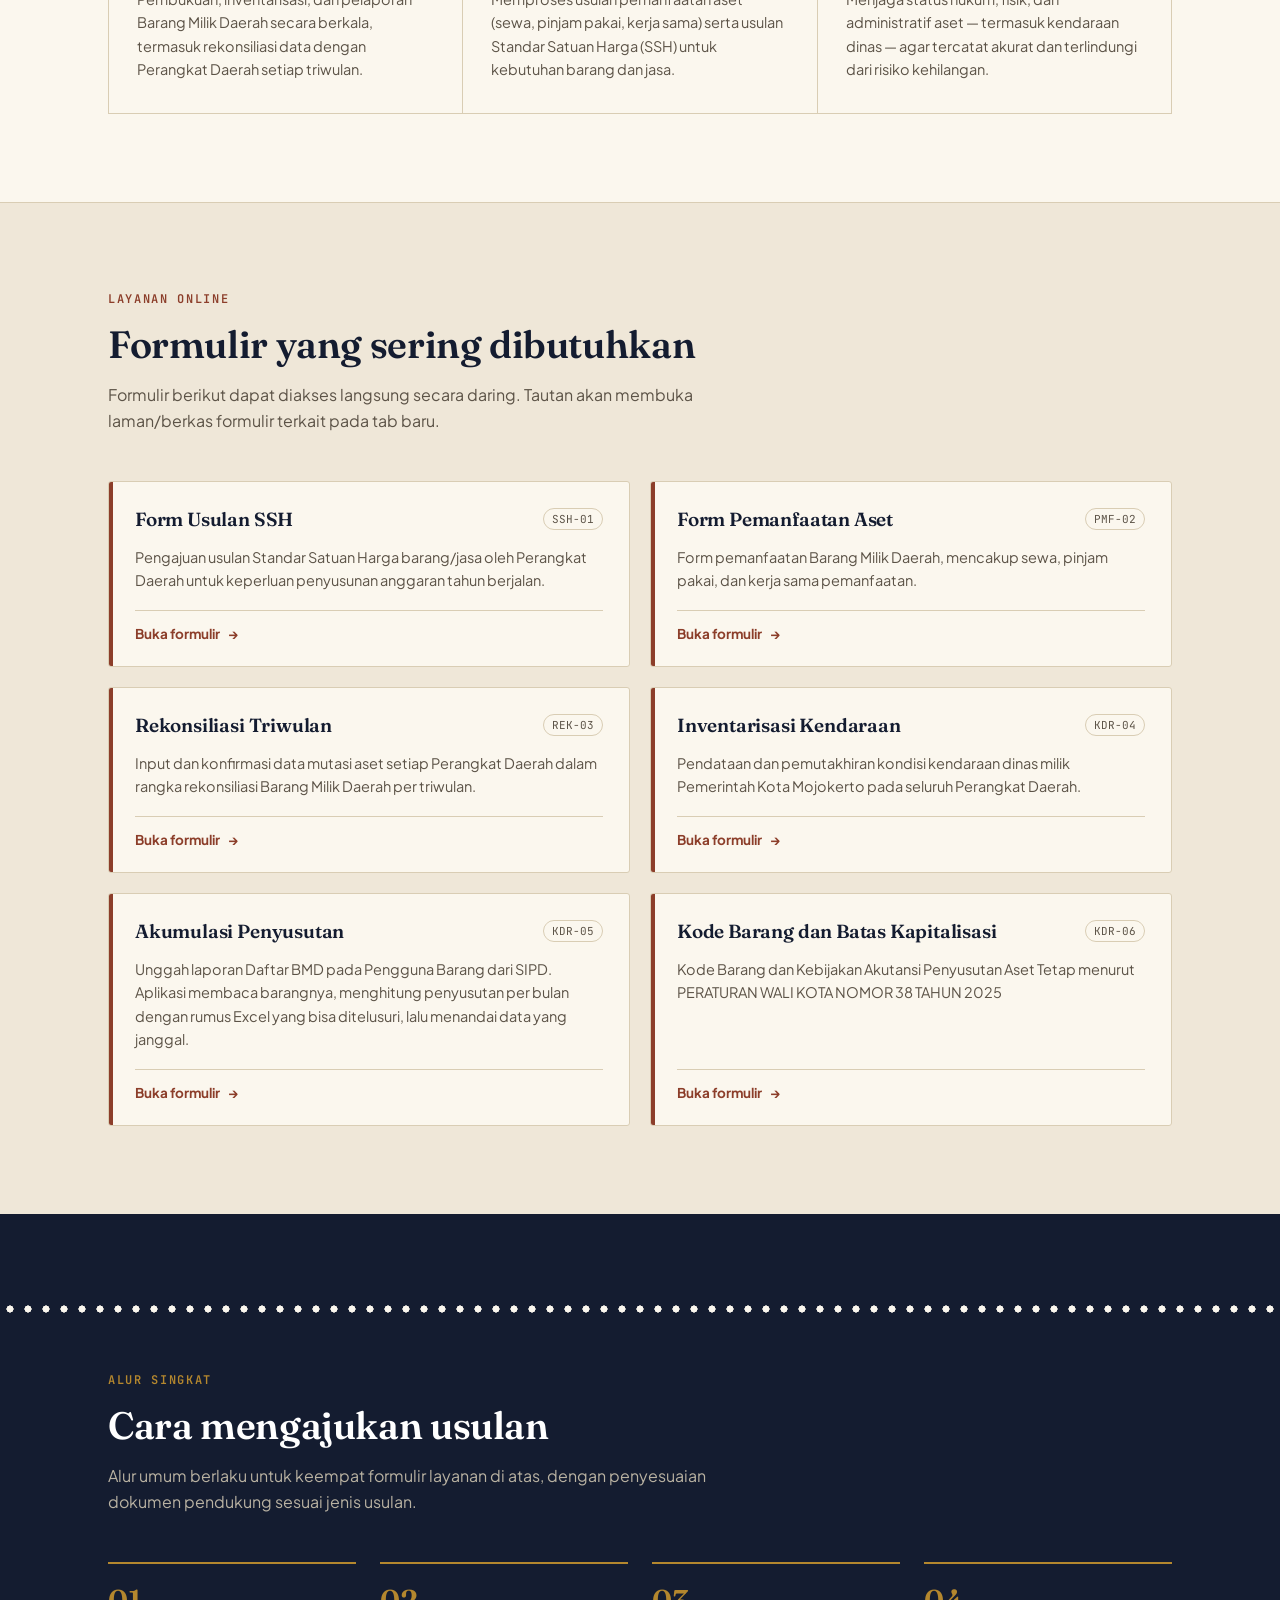
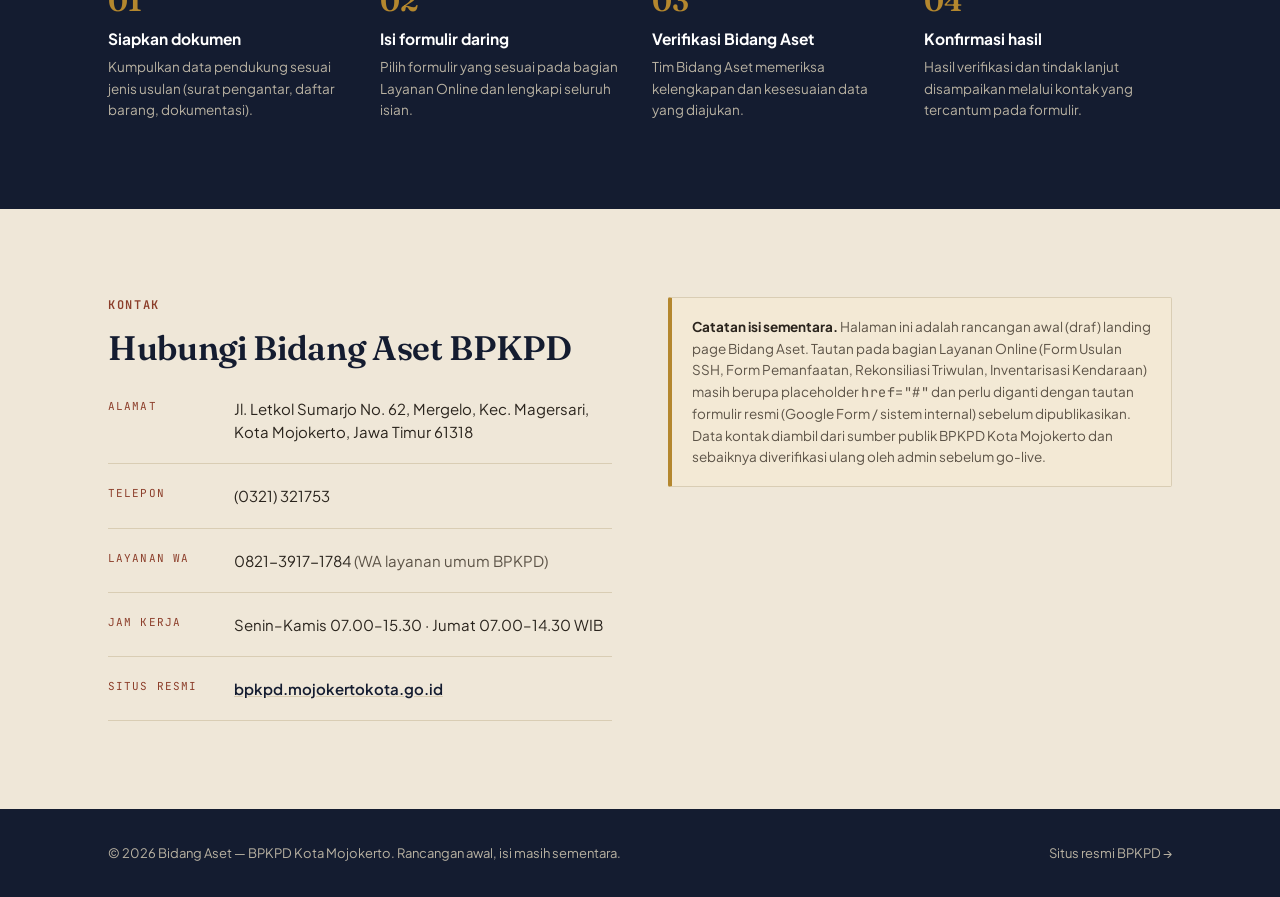
==== commit 2880a8c5: "Update index.html" ====
--- a/index.html
+++ b/index.html
@@ -275,9 +275,7 @@
 <header>
  <div class="wrap nav"> 
     <div class="brand"> 
-      <div class="crest">
         <img src="assets/logo.png" alt="Logo Kota Mojokerto">
-      </div> 
       <div class="brand-text"> 
         <div class="eyebrow">Pemerintah Kota Mojokerto</div> 
         <div class="name">BPKPD — Bidang Aset</div> 
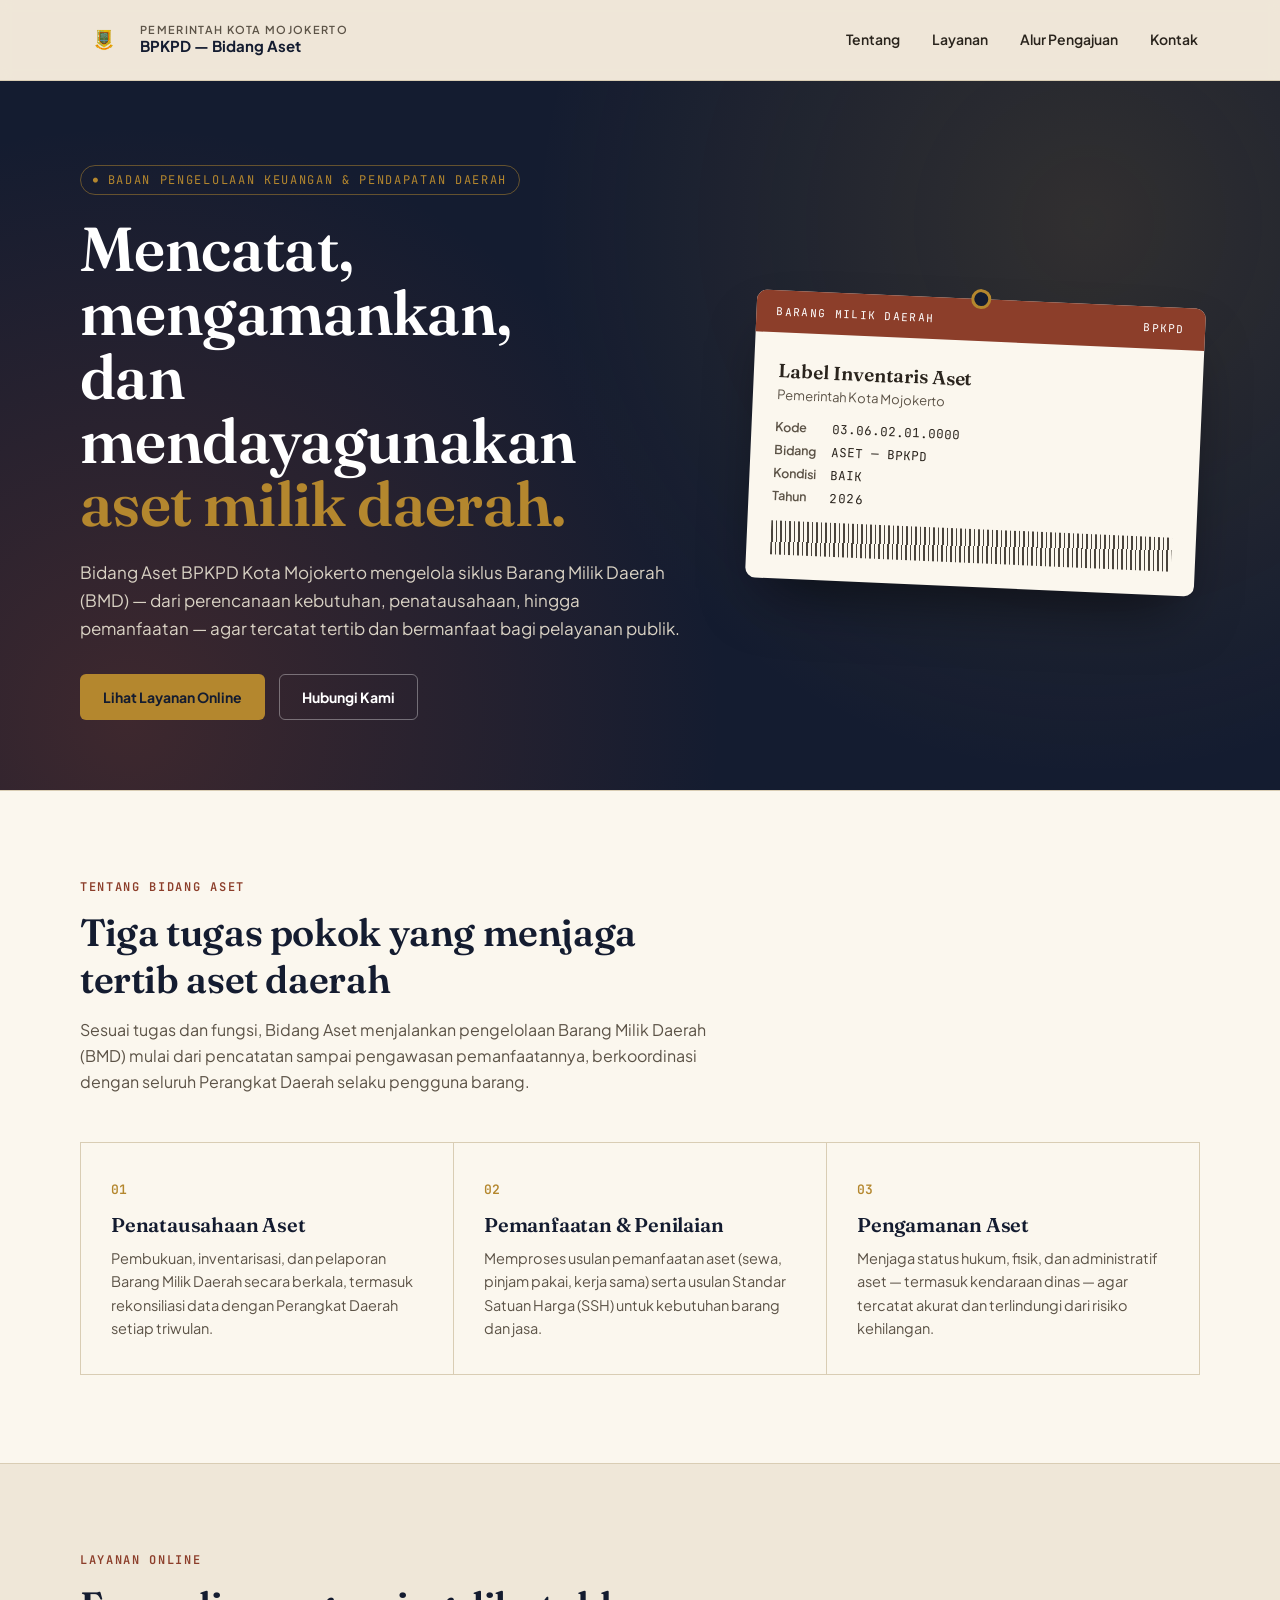
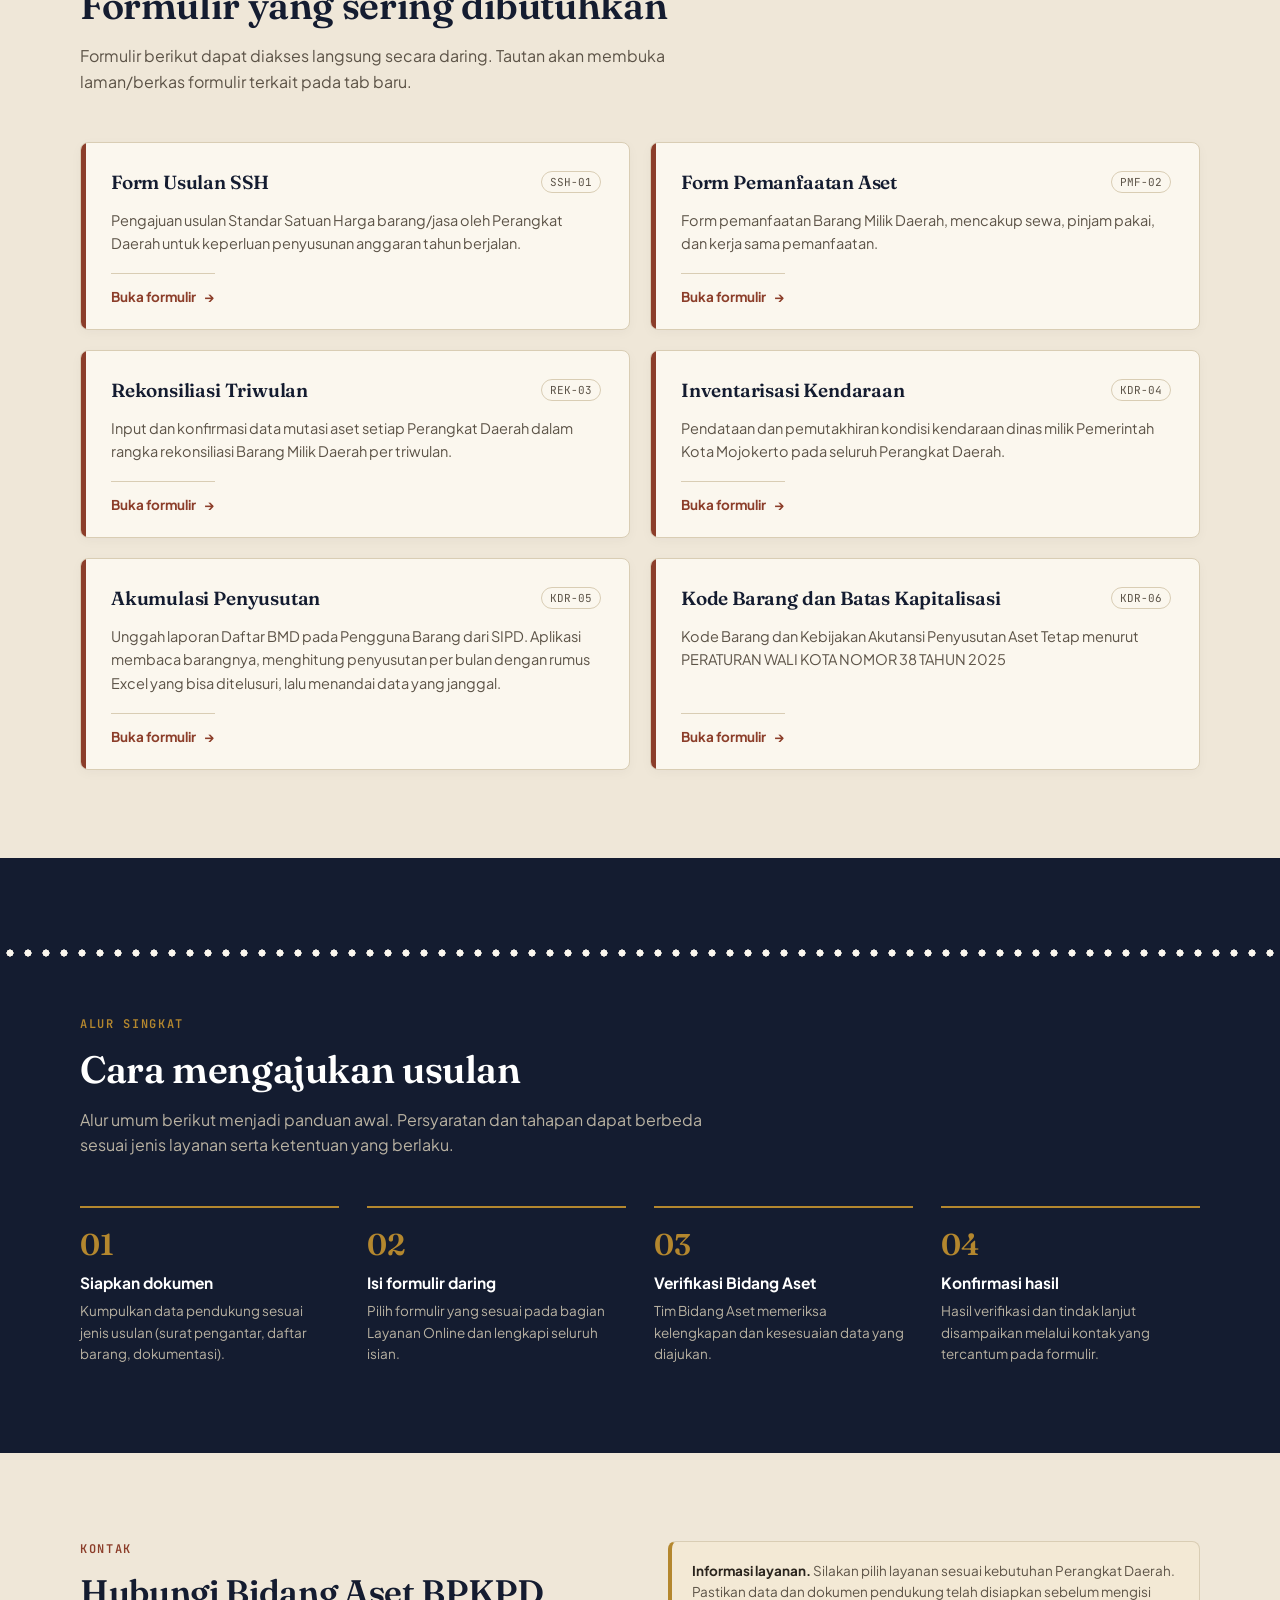
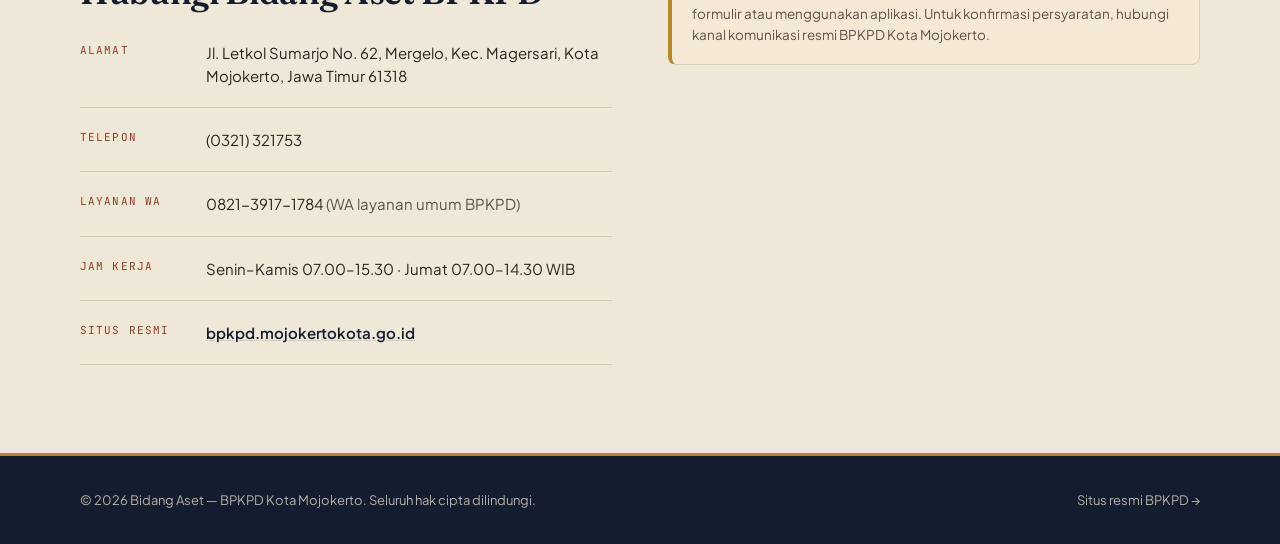
==== commit 400f098a: "Update index.html" ====
--- a/index.html
+++ b/index.html
@@ -268,6 +268,114 @@
     html{scroll-behavior:auto;}
     .btn:hover{transform:none;}
   }
+
+  /* ---------- penyempurnaan visual & aksesibilitas ---------- */
+  :root {
+    --radius: 8px;
+    --shadow-soft: 0 12px 32px rgba(20, 28, 48, .08);
+  }
+
+  .brand-logo {
+    display: block;
+    width: 48px;
+    height: 48px;
+    object-fit: contain;
+    flex: 0 0 48px;
+  }
+
+  .wrap { width: min(100% - 40px, 1160px); padding-left: 0; padding-right: 0; }
+  .nav { min-height: 78px; gap: 24px; }
+  .brand { min-width: 0; }
+  .brand-text .name { line-height: 1.35; }
+  nav.links { align-items: center; gap: clamp(14px, 2.2vw, 28px); }
+  nav.links a { transition: color .2s ease, border-color .2s ease; }
+  nav.links a:hover, nav.links a:focus-visible { color: var(--brick); }
+
+  .hero { padding-top: clamp(54px, 7vw, 84px); }
+  .hero-grid { gap: clamp(30px, 5vw, 64px); }
+  .hero h1 { max-width: 760px; }
+  .hero p.lead { max-width: 58ch; }
+  .asset-tag { border-radius: 10px; }
+  .asset-tag .tag-top { border-radius: 10px 10px 0 0; }
+  .asset-tag .tag-body { padding: 26px 24px 24px; }
+
+  .btn { border-radius: 6px; transition: transform .2s ease, box-shadow .2s ease, background .2s ease; }
+  .btn:hover { box-shadow: 0 8px 18px rgba(0,0,0,.16); }
+  .btn:focus-visible, .svc-link:focus-visible, nav.links a:focus-visible {
+    outline: 3px solid var(--gold);
+    outline-offset: 4px;
+  }
+
+  .pillar, .svc-card { transition: transform .2s ease, box-shadow .2s ease, border-color .2s ease; }
+  .pillar { padding: 34px 30px; }
+  .svc-card {
+    border-radius: 8px;
+    padding: 28px 28px 24px 30px;
+    box-shadow: 0 3px 12px rgba(20, 28, 48, .035);
+  }
+  .svc-card:hover {
+    transform: translateY(-4px);
+    border-color: #c5b48f;
+    box-shadow: var(--shadow-soft);
+  }
+  .svc-card::before { width: 5px; }
+  .svc-link { width: fit-content; }
+  .steps { gap: 28px; }
+  .step { padding-right: 8px; }
+  .notice { border-radius: 8px; }
+  footer { border-top: 3px solid var(--gold); }
+
+  /* Smooth anchor navigation without hiding headings under sticky header. */
+  section[id] { scroll-margin-top: 92px; }
+
+  @media (max-width: 860px) {
+    .wrap { width: min(100% - 36px, 680px); }
+    .nav { min-height: 70px; padding: 10px 0; }
+    nav.links {
+      top: 100%;
+      padding: 18px max(18px, calc((100vw - 680px) / 2));
+      gap: 8px;
+      box-shadow: 0 12px 18px rgba(20, 28, 48, .08);
+    }
+    nav.links a { padding: 10px 4px; }
+    .hero { padding-top: 52px; }
+    .hero-grid { padding-bottom: 48px; }
+    .asset-tag { width: min(100%, 380px); }
+    section { padding: 68px 0; }
+  }
+
+  @media (max-width: 560px) {
+    .wrap { width: min(100% - 32px, 480px); }
+    .brand { gap: 9px; }
+    .brand-logo { width: 40px; height: 40px; flex-basis: 40px; }
+    .brand-text .eyebrow { font-size: 9px; letter-spacing: .08em; }
+    .brand-text .name { font-size: 13px; }
+    .menu-btn { flex: 0 0 auto; }
+    .hero { padding-top: 42px; }
+    .kicker { font-size: 10px; letter-spacing: .08em; }
+    .hero h1 { font-size: clamp(35px, 10vw, 48px); }
+    .hero p.lead { font-size: 15px; }
+    .cta-row { flex-direction: column; align-items: stretch; }
+    .cta-row .btn { justify-content: center; }
+    .asset-tag .tag-body { padding: 20px 18px; }
+    .pillars { grid-template-columns: 1fr; }
+    .steps { grid-template-columns: 1fr; gap: 24px; }
+    .kontak-grid { gap: 28px; }
+    .info-list li { gap: 10px; }
+    .info-list .k { width: 92px; font-size: 10px; }
+    .info-list .v { font-size: 13px; overflow-wrap: anywhere; }
+    .foot-row { align-items: flex-start; flex-direction: column; }
+  }
+
+  @media (prefers-reduced-motion: reduce) {
+    *, *::before, *::after {
+      scroll-behavior: auto !important;
+      transition-duration: .01ms !important;
+      animation-duration: .01ms !important;
+      animation-iteration-count: 1 !important;
+    }
+  }
+
 </style>
 </head>
 <body>
@@ -275,19 +383,19 @@
 <header>
  <div class="wrap nav"> 
     <div class="brand"> 
-        <img src="assets/logo.png" alt="Logo Kota Mojokerto">
+        <img class="brand-logo" src="assets/logo.png" alt="Lambang Pemerintah Kota Mojokerto" width="48" height="48">
       <div class="brand-text"> 
         <div class="eyebrow">Pemerintah Kota Mojokerto</div> 
         <div class="name">BPKPD — Bidang Aset</div> 
       </div> 
     </div>
-    <nav class="links" id="navLinks">
+    <nav class="links" id="navLinks" aria-label="Navigasi utama">
       <a href="#tentang">Tentang</a>
       <a href="#layanan">Layanan</a>
       <a href="#alur">Alur Pengajuan</a>
       <a href="#kontak">Kontak</a>
     </nav>
-    <button class="menu-btn" id="menuBtn" aria-label="Buka menu" aria-expanded="false">
+    <button class="menu-btn" id="menuBtn" type="button" aria-label="Buka menu" aria-controls="navLinks" aria-expanded="false">
       <span></span><span></span><span></span>
     </button>
   </div>
@@ -395,7 +503,7 @@
           <span class="svc-code">KDR-04</span>
         </div>
         <p>Pendataan dan pemutakhiran kondisi kendaraan dinas milik Pemerintah Kota Mojokerto pada seluruh Perangkat Daerah.</p>
-        <a class="svc-link" href="akses-inventarisasi-kendaraan.html" target="_blank" rel="noopener">Buka formulir <span class="arrow">→</span></a>
+        <a class="svc-link" href="akses-inventarisasi-kendaraan.html">Buka formulir <span class="arrow">→</span></a>
       </div>
        <div class="svc-card">
         <div class="svc-head">
@@ -424,7 +532,7 @@
     <div class="section-head">
       <span class="eyebrow-mono" style="color:var(--gold);">Alur Singkat</span>
       <h2>Cara mengajukan usulan</h2>
-      <p>Alur umum berlaku untuk keempat formulir layanan di atas, dengan penyesuaian dokumen pendukung sesuai jenis usulan.</p>
+      <p>Alur umum berikut menjadi panduan awal. Persyaratan dan tahapan dapat berbeda sesuai jenis layanan serta ketentuan yang berlaku.</p>
     </div>
     <div class="steps">
       <div class="step">
@@ -481,7 +589,7 @@
     </div>
     <div>
       <div class="notice">
-        <strong>Catatan isi sementara.</strong> Halaman ini adalah rancangan awal (draf) landing page Bidang Aset. Tautan pada bagian Layanan Online (Form Usulan SSH, Form Pemanfaatan, Rekonsiliasi Triwulan, Inventarisasi Kendaraan) masih berupa placeholder <span class="mono">href="#"</span> dan perlu diganti dengan tautan formulir resmi (Google Form / sistem internal) sebelum dipublikasikan. Data kontak diambil dari sumber publik BPKPD Kota Mojokerto dan sebaiknya diverifikasi ulang oleh admin sebelum go-live.
+        <strong>Informasi layanan.</strong> Silakan pilih layanan sesuai kebutuhan Perangkat Daerah. Pastikan data dan dokumen pendukung telah disiapkan sebelum mengisi formulir atau menggunakan aplikasi. Untuk konfirmasi persyaratan, hubungi kanal komunikasi resmi BPKPD Kota Mojokerto.
       </div>
     </div>
   </div>
@@ -489,22 +597,54 @@
 
 <footer>
   <div class="wrap foot-row">
-    <span>© 2026 Bidang Aset — BPKPD Kota Mojokerto. Rancangan awal, isi masih sementara.</span>
+    <span>© <span id="year">2026</span> Bidang Aset — BPKPD Kota Mojokerto. Seluruh hak cipta dilindungi.</span>
     <a href="https://bpkpd.mojokertokota.go.id/" target="_blank" rel="noopener">Situs resmi BPKPD →</a>
   </div>
 </footer>
 
 <script>
-  const btn = document.getElementById('menuBtn');
-  const nav = document.getElementById('navLinks');
-  btn.addEventListener('click', () => {
-    const open = nav.classList.toggle('open');
-    btn.setAttribute('aria-expanded', open ? 'true' : 'false');
-  });
-  nav.querySelectorAll('a').forEach(a => a.addEventListener('click', () => {
-    nav.classList.remove('open');
-    btn.setAttribute('aria-expanded', 'false');
-  }));
+  (() => {
+    const menuButton = document.getElementById('menuBtn');
+    const navigation = document.getElementById('navLinks');
+    const year = document.getElementById('year');
+
+    if (year) year.textContent = new Date().getFullYear();
+
+    if (!menuButton || !navigation) return;
+
+    const closeMenu = () => {
+      navigation.classList.remove('open');
+      menuButton.setAttribute('aria-expanded', 'false');
+      menuButton.setAttribute('aria-label', 'Buka menu');
+    };
+
+    menuButton.addEventListener('click', () => {
+      const isOpen = navigation.classList.toggle('open');
+      menuButton.setAttribute('aria-expanded', String(isOpen));
+      menuButton.setAttribute('aria-label', isOpen ? 'Tutup menu' : 'Buka menu');
+    });
+
+    navigation.querySelectorAll('a').forEach((link) => {
+      link.addEventListener('click', closeMenu);
+    });
+
+    document.addEventListener('keydown', (event) => {
+      if (event.key === 'Escape') {
+        closeMenu();
+        menuButton.focus();
+      }
+    });
+
+    document.addEventListener('click', (event) => {
+      if (!navigation.contains(event.target) && !menuButton.contains(event.target)) {
+        closeMenu();
+      }
+    });
+
+    window.addEventListener('resize', () => {
+      if (window.innerWidth > 860) closeMenu();
+    });
+  })();
 </script>
 
 </body>
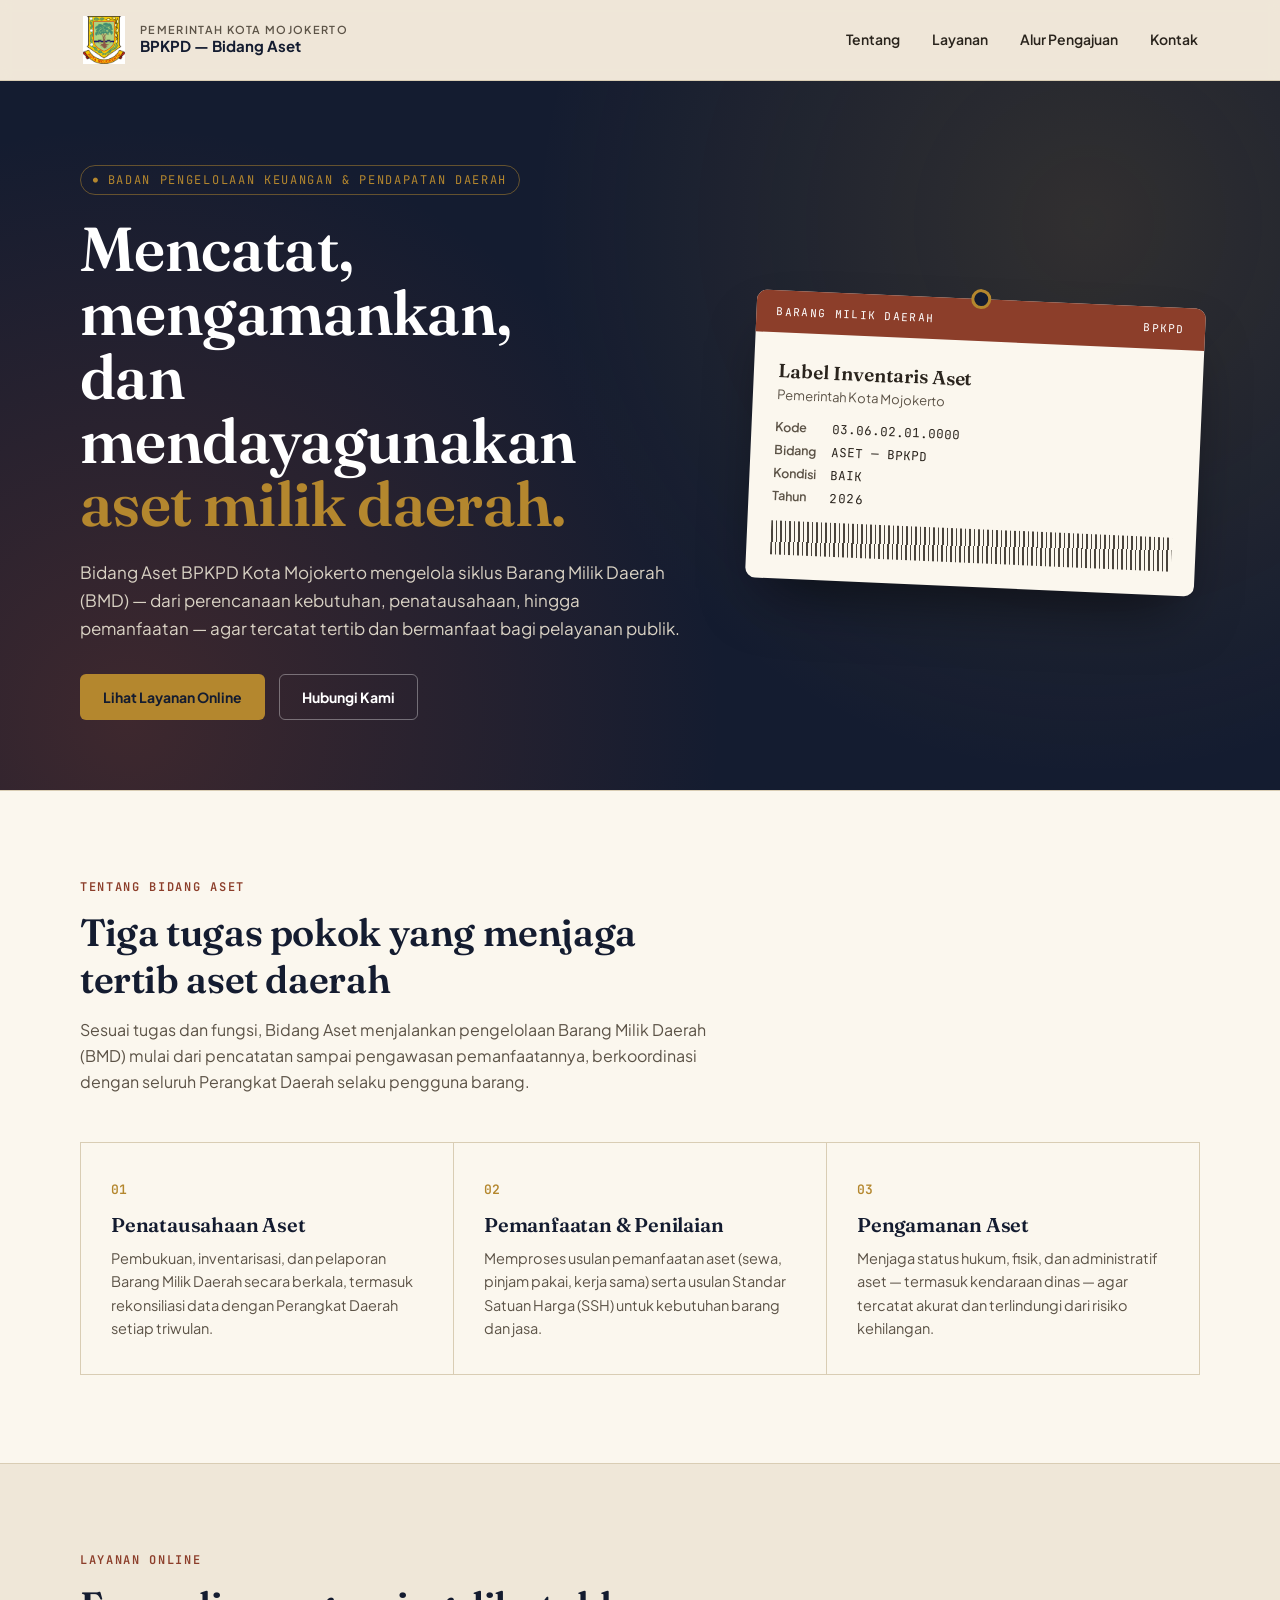
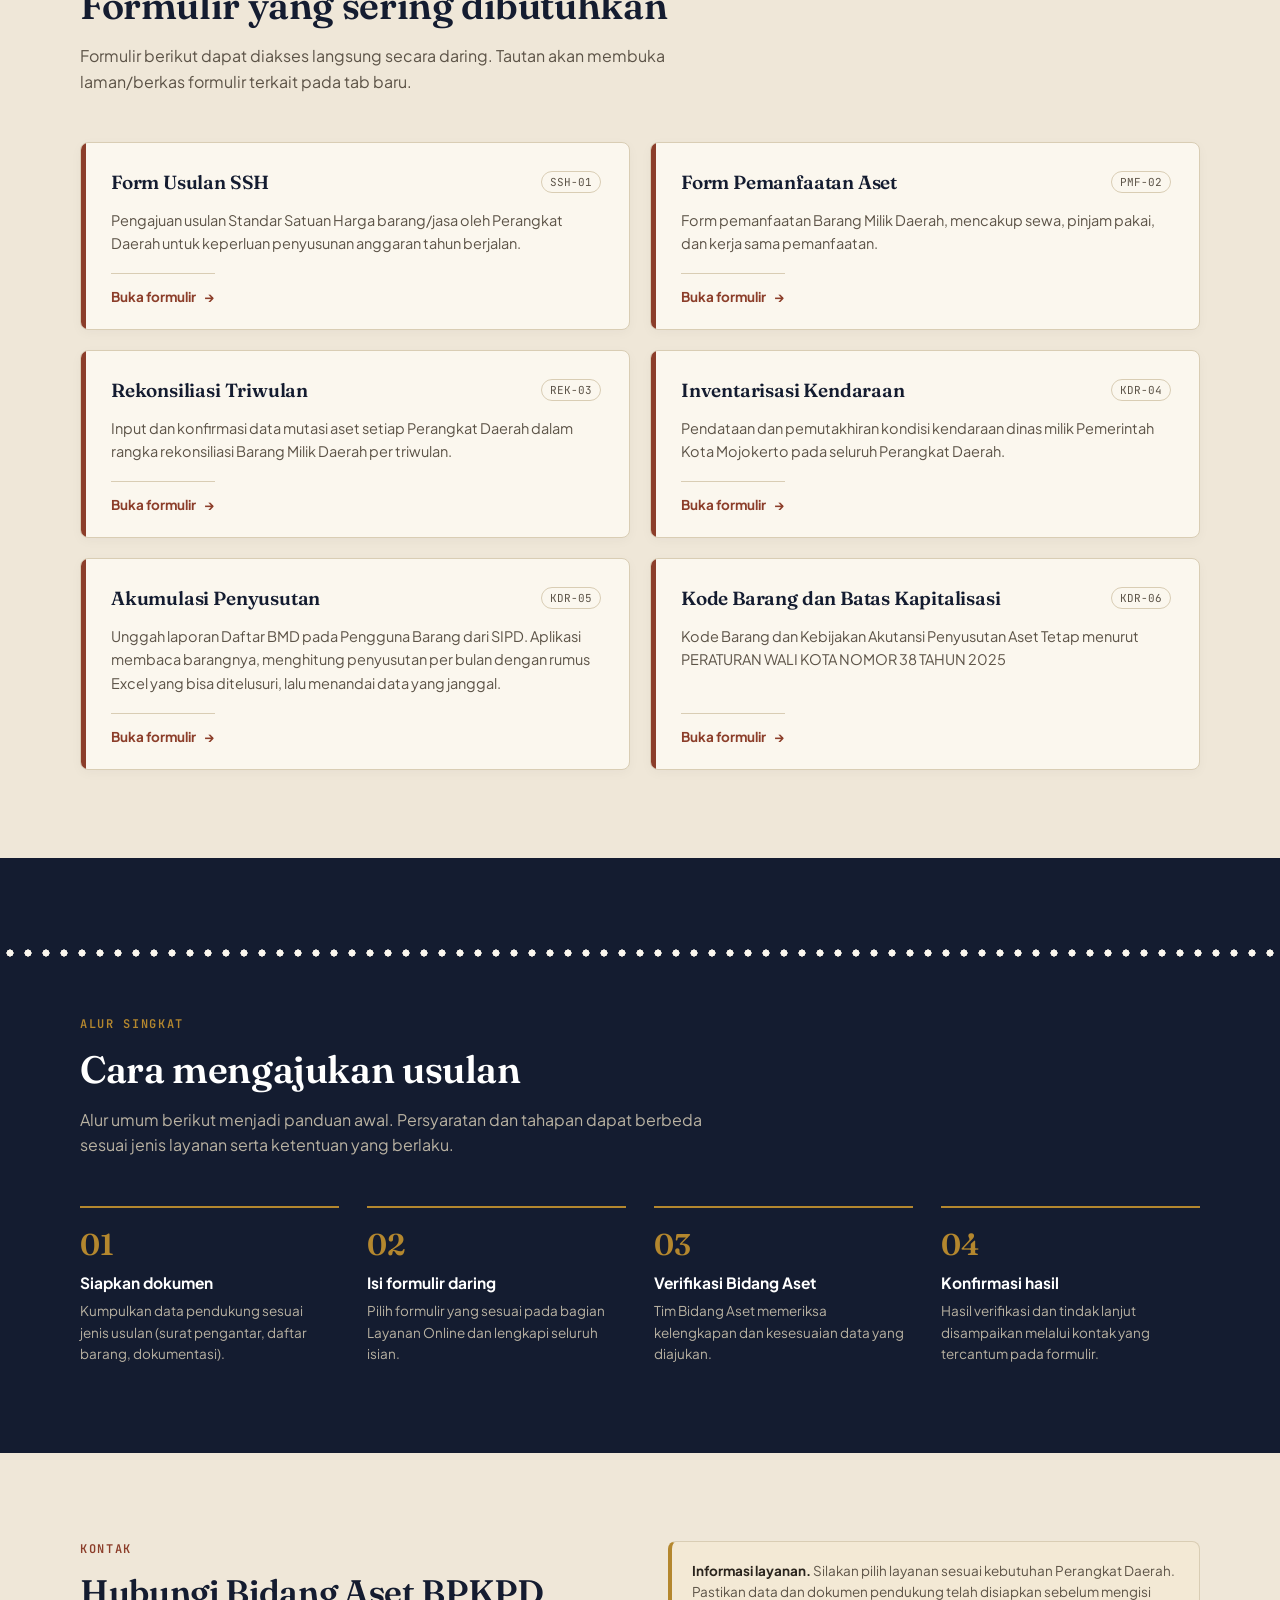
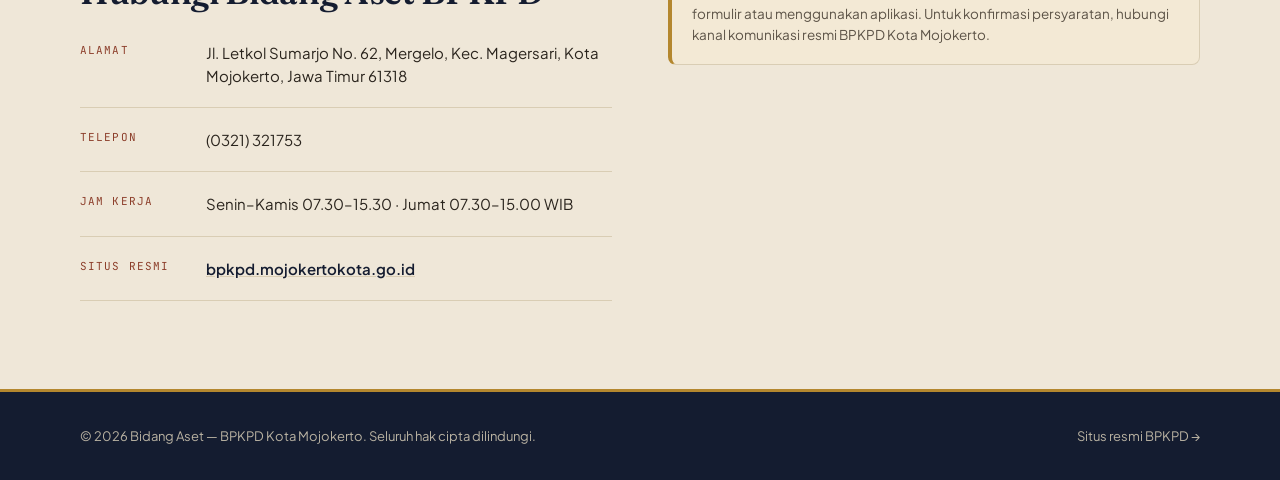
==== commit 8e7d7f68: "Update index.html" ====
--- a/index.html
+++ b/index.html
@@ -383,7 +383,7 @@
 <header>
  <div class="wrap nav"> 
     <div class="brand"> 
-        <img class="brand-logo" src="assets/logo.png" alt="Lambang Pemerintah Kota Mojokerto" width="48" height="48">
+        <img class="brand-logo" src="assets/logo.png" alt="Lambang Pemerintah Kota Mojokerto" width="88" height="88">
       <div class="brand-text"> 
         <div class="eyebrow">Pemerintah Kota Mojokerto</div> 
         <div class="name">BPKPD — Bidang Aset</div> 
@@ -574,12 +574,8 @@
           <span class="v">(0321) 321753</span>
         </li>
         <li>
-          <span class="k">Layanan WA</span>
-          <span class="v">0821-3917-1784 <span style="color:var(--ink-soft); font-weight:400;">(WA layanan umum BPKPD)</span></span>
-        </li>
-        <li>
           <span class="k">Jam Kerja</span>
-          <span class="v">Senin–Kamis 07.00–15.30 · Jumat 07.00–14.30 WIB</span>
+          <span class="v">Senin–Kamis 07.30–15.30 · Jumat 07.30–15.00 WIB</span>
         </li>
         <li>
           <span class="k">Situs Resmi</span>
